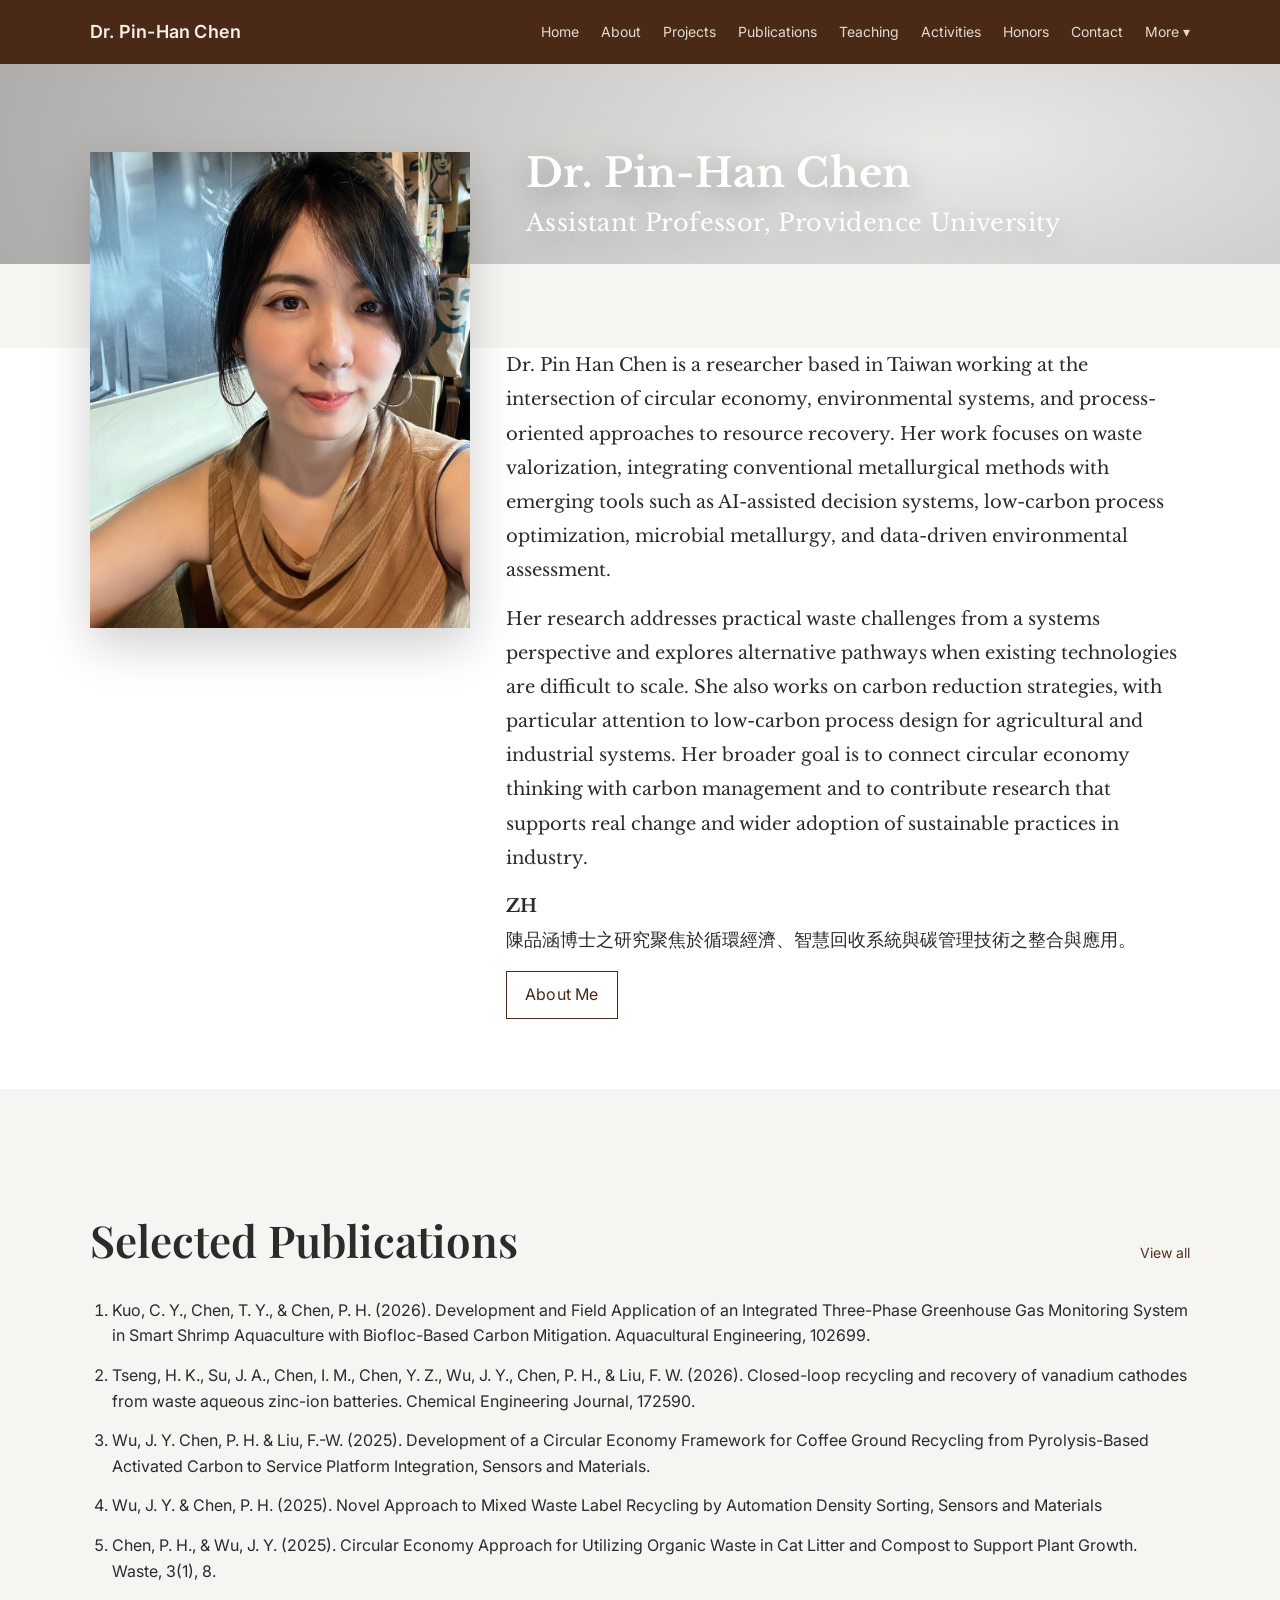
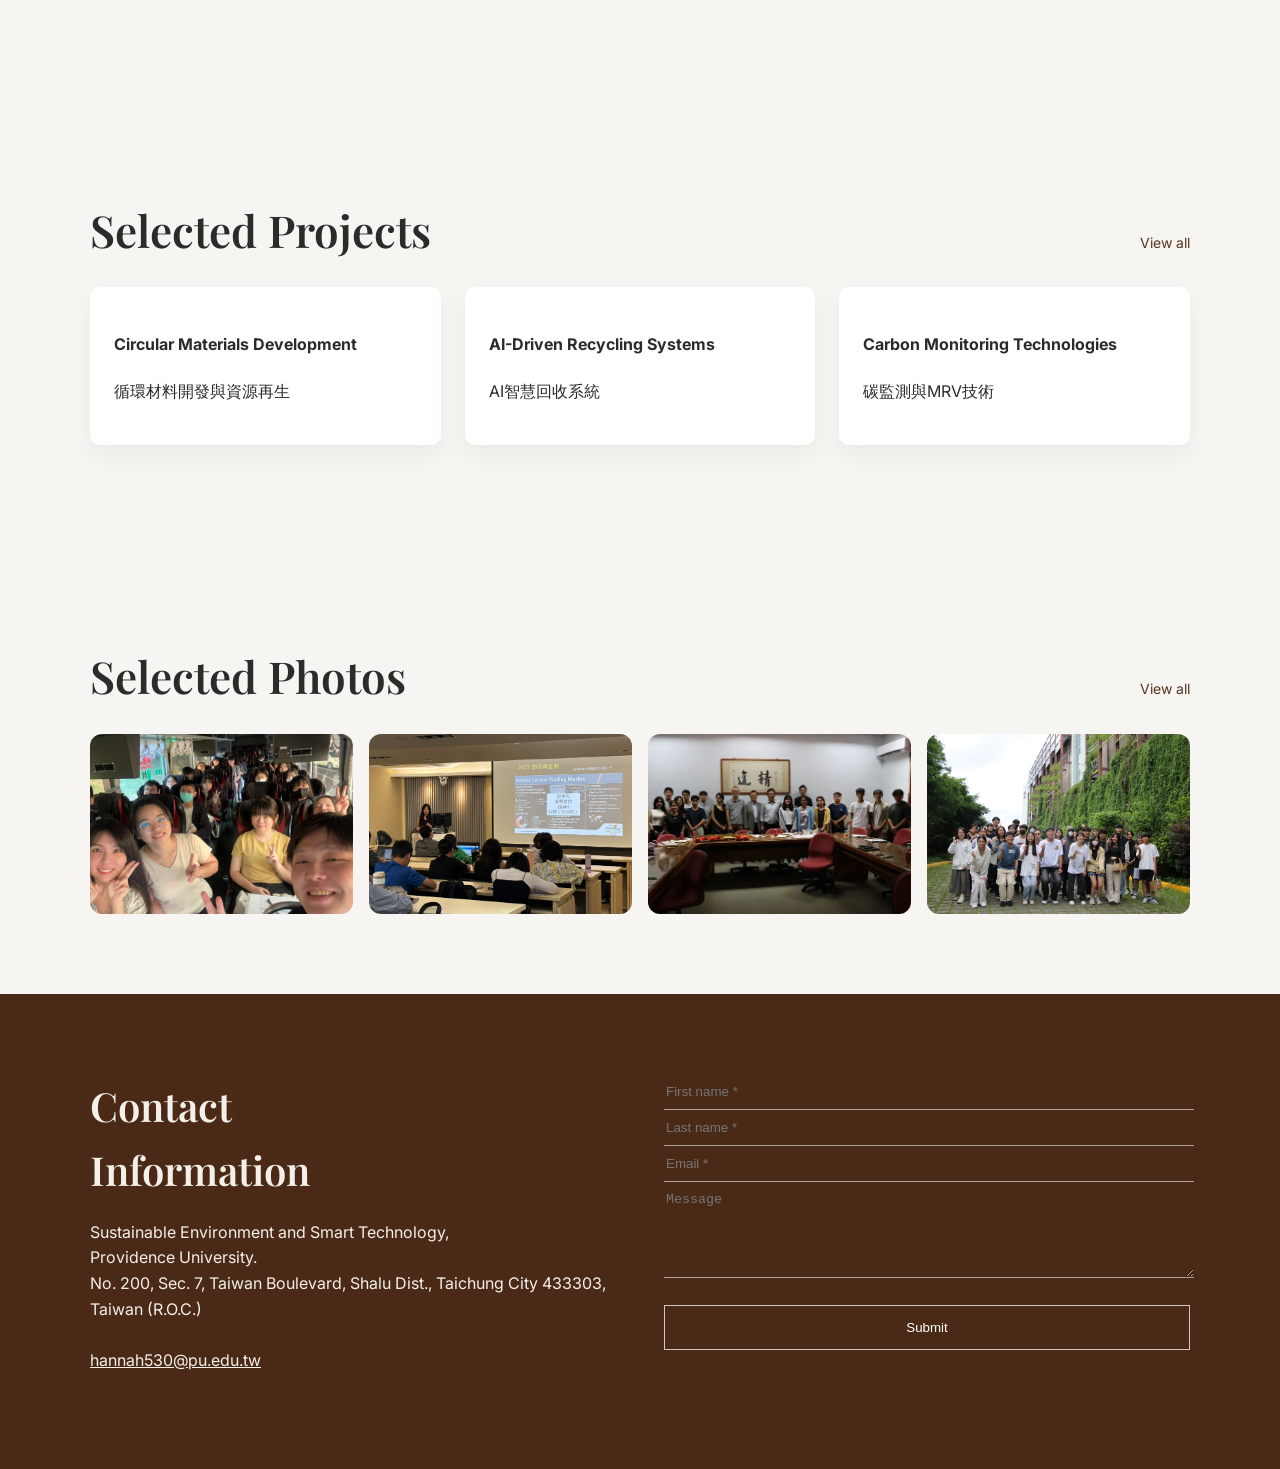
==== index.html @ 9e482ef5 "Update index.html" ====
<!DOCTYPE html>
<html lang="en">
<head>
<meta charset="UTF-8" />
<meta name="viewport" content="width=device-width, initial-scale=1.0" />
<title>Dr. Pin-Han Chen</title>

<!-- Headings + body -->
<link rel="preconnect" href="https://fonts.googleapis.com">
<link rel="preconnect" href="https://fonts.gstatic.com" crossorigin>
<link href="https://fonts.googleapis.com/css2?family=Playfair+Display:wght@400;600;700&family=Inter:wght@300;400;500;600&display=swap" rel="stylesheet">

<!-- Baskerville (web fallback) -->
<link rel="preconnect" href="https://fonts.googleapis.com">
<link rel="preconnect" href="https://fonts.gstatic.com" crossorigin>
<link href="https://fonts.googleapis.com/css2?family=Libre+Baskerville:wght@400;700&display=swap" rel="stylesheet">

<style>
html { scroll-behavior: smooth; }

:root{
  --bg: #f7f5f2;
  --ink: #2b2b2b;
  --brand: #4a2a16;
  --paper: #ffffff;

  --font-body: "Inter", "Helvetica Neue", Arial, sans-serif;
  --font-display: "Playfair Display", Georgia, "Times New Roman", serif;
  --font-baskerville: "Baskerville", "Libre Baskerville", Georgia, "Times New Roman", serif;
}

body {
  margin: 0;
  font-family: var(--font-body);
  color: var(--ink);
  background: var(--bg);
  line-height: 1.6;
}

.container {
  max-width: 1100px;
  margin: 0 auto;
  padding: 80px 24px;
}

/* Anchor offset */
#home, #selected-publications, #selected-projects, #selected-photos, #contact {
  scroll-margin-top: 84px;
}

/* ===== NAVIGATION ===== */
.topnav {
  position: sticky;
  top: 0;
  z-index: 999;
  background: var(--brand);
  color: #f4efe9;
  height: 64px;
  display: flex;
  align-items: center;
}

.topnav-inner {
  max-width: 1100px;
  margin: 0 auto;
  padding: 0 24px;
  width: 100%;
  display: flex;
  align-items: center;
  justify-content: space-between;
}

.brand a {
  color: #f4efe9;
  text-decoration: none;
  font-size: 18px;
  font-weight: 600;
  letter-spacing: 0.2px;
}

.navToggle {
  display: none;
  background: transparent;
  border: 0;
  color: #f4efe9;
  font-size: 22px;
  cursor: pointer;
}

.navlinks {
  display: flex;
  gap: 22px;
  font-size: 14px;
  align-items: center;
}

.navlinks a {
  color: #f4efe9;
  text-decoration: none;
  opacity: 0.9;
}

.navlinks a:hover {
  opacity: 1;
  text-decoration: underline;
  text-underline-offset: 6px;
}

/* Dropdown */
.dropdown { position: relative; }

.dropdownMenu {
  position: absolute;
  right: 0;
  top: calc(100% + 10px);
  background: #ffffff;
  border-radius: 12px;
  padding: 8px;
  list-style: none;
  margin: 0;
  box-shadow: 0 12px 28px rgba(0,0,0,0.18);
  display: none;
}

.dropdownMenu a {
  display: block;
  padding: 8px 12px;
  border-radius: 8px;
  color: #2b2b2b;
}

.dropdownMenu a:hover {
  background: rgba(0,0,0,0.06);
}

.dropdown.open .dropdownMenu { display: block; }

/* ===== HERO: background only on TOP HALF ===== */
.hero{
  position: relative;
  padding: 88px 24px 0;
  overflow: visible;
  color: #ffffff;
}

/* ONLY top area has the hero image */
.hero::before{
  content:"";
  position:absolute;
  left:0; right:0; top:0;
  height: 200px;                 /* adjust if you want higher/lower cutoff */
  background-image:
    radial-gradient(1200px 500px at 75% 40%, rgba(0,0,0,0.05), rgba(0,0,0,0.35)),
    url("hero-bg.jpg");
  background-size: cover;
  background-position: center;
  z-index: 0;
}

.hero-inner {
  position: relative;
  z-index: 1;
  max-width: 1100px;
  margin: 0 auto;

  display: grid;
  grid-template-columns: 380px 1fr;
  gap: 56px;
  align-items: start;
}

/* Portrait: remove white frame */
.portraitCard{
  background: transparent;
  padding: 0;
  box-shadow: none;
  border-radius: 0;
}

/* Photo without white frame, still has subtle shadow */
.hero img {
  width: 100%;
  display: block;
  border-radius: 0;
  box-shadow: 0 18px 45px rgba(0,0,0,0.18);
}

/* Hero text on background => white */
.hero h1 {
  font-family: var(--font-baskerville);
  font-size: 40px;
  line-height: 1.05;
  margin: 0 0 10px;
  font-weight: 700;
  letter-spacing: 0.2px;
  color: #ffffff;
  text-shadow: 0 10px 30px rgba(0,0,0,0.35);
}

.hero h2 {
  font-family: var(--font-baskerville);
  font-size: 24px;
  font-weight: 400;
  letter-spacing: 0.4px;
  margin: 0 0 10px;
  color: #ffffff;
  text-shadow: 0 10px 30px rgba(0,0,0,0.28);
}


/* ===== White intro block (no background influence) ===== */
.heroIntro{
  background: #ffffff;
  padding: 0px 0 70px;
  margin-top: -280px;  
}

.heroIntro-inner{
  max-width: 1100px;
  margin: 0 auto;
  padding: 0 24px;
  display: grid;
  grid-template-columns: 360px 1fr;
  gap: 56px;
}

.heroIntro .introText{
  font-family: var(--font-baskerville);
  font-size: 18px;
  line-height: 1.9;
  color: #2b2b2b;
  max-width: 680px;
  margin: 0 0 14px;
}

.btnHero {
  display: inline-block;
  padding: 10px 18px;
  border: 1px solid var(--brand);
  color: var(--brand);
  text-decoration: none;
  letter-spacing: 0.2px;
  background: transparent;
}

.btnHero:hover{
  background: rgba(74,42,22,0.06);
}

/* ===== Section titles (display font) ===== */
.section-title {
  font-family: var(--font-display);
  font-size: 44px;
  font-weight: 600;
  margin-bottom: 22px;
}

/* ===== Selected Sections: View all (ONLY what you requested) ===== */
.sectionHead{
  display: flex;
  justify-content: space-between;
  align-items: baseline;
  gap: 16px;
}

.sectionHead .section-title{
  margin-bottom: 22px; /* keep your original spacing */
}

.viewAllBtn{
  font-family: var(--font-body);
  font-size: 14px;
  color: var(--brand);
  text-decoration: none;
  opacity: 0.95;
}

.viewAllBtn:hover{
  opacity: 1;
  text-decoration: underline;
  text-underline-offset: 6px;
}

/* Selected Publications list */
.pubList{
  margin: 0;
  padding-left: 22px;
}

.pubList li{
  margin-bottom: 14px;
}

/* ===== Projects ===== */
.cards {
  display: grid;
  grid-template-columns: repeat(auto-fit, minmax(240px,1fr));
  gap: 24px;
}

.card-link { text-decoration: none; color: inherit; }

.card {
  background: white;
  padding: 24px;
  border-radius: 10px;
  box-shadow: 0 10px 25px rgba(0,0,0,0.05);
  transition: 0.15s;
}

.card-link:hover .card {
  transform: translateY(-3px);
}

/* ===== Selected Photos ===== */
.photoGrid {
  display: grid;
  grid-template-columns: repeat(4,1fr);
  gap: 16px;
}

.photoGrid img {
  width: 100%;
  height: 180px;
  object-fit: cover;
  border-radius: 12px;
}

/* ===== Contact ===== */
.contact {
  background: var(--brand);
  color: #f4efe9;
}

.contact-inner {
  display: grid;
  grid-template-columns: 1fr 1fr;
  gap: 48px;
}

.contact h3 {
  font-family: var(--font-display);
  font-size: 40px;
  font-weight: 600;
  margin: 0 0 18px;
}

.field input,
.field textarea {
  width: 100%;
  background: transparent;
  border: none;
  border-bottom: 1px solid rgba(244,239,233,0.6);
  padding: 10px 2px;
  color: white;
}

.btn {
  width: 100%;
  border: 1px solid rgba(244,239,233,0.8);
  background: transparent;
  color: white;
  padding: 14px;
  margin-top: 20px;
  cursor: pointer;
}

/* ===== Mobile ===== */
@media (max-width: 900px) {
  .hero-inner,
  .contact-inner,
  .heroIntro-inner {
    grid-template-columns: 1fr;
  }

  .hero::before{
    height: 300px;
    background-image:
      radial-gradient(1200px 500px at 60% 20%, rgba(0,0,0,0.10), rgba(0,0,0,0.45)),
      url("hero-bg.jpg");
  }

  .photoGrid { grid-template-columns: repeat(2,1fr); }

  .navToggle { display: block; }

  .navlinks {
    position: absolute;
    left: 0; right: 0;
    top: 64px;
    background: var(--brand);
    flex-direction: column;
    padding: 16px 24px;
    display: none;
  }

  .topnav.open .navlinks { display: flex; }
}
</style>
</head>

<body>

<header class="topnav">
  <div class="topnav-inner">
    <div class="brand"><a href="#home">Dr. Pin-Han Chen</a></div>
    <button class="navToggle">☰</button>
    <nav class="navlinks">
      <a href="#home">Home</a>
      <!-- Keep the nav item "About" but point to about.html since we removed About section on homepage -->
      <a href="about.html">About</a>
      <a href="#selected-projects">Projects</a>
      <a href="publications.html">Publications</a>
      <a href="teaching.html">Teaching</a>
      <a href="#selected-photos">Activities</a>
      <a href="honors.html">Honors</a>
      <a href="#contact">Contact</a>

      <span class="dropdown">
        <a href="#">More ▾</a>
        <ul class="dropdownMenu">
          <li><a href="links.html">Links</a></li>
        </ul>
      </span>
    </nav>
  </div>
</header>

<section class="hero" id="home">
  <div class="hero-inner">
    <div class="portraitCard">
      <img src="個人照.jpg" alt="Dr. Pin-Han Chen">
    </div>

    <div>
      <h1>Dr. Pin-Han Chen</h1>
      <h2>Assistant Professor, Providence University</h2>
    </div>
  </div>
</section>

<!-- White intro block: no background behind text, font = Baskerville -->
<section class="heroIntro">
  <div class="heroIntro-inner">
    <div></div>
    <div>
      <p class="introText">
        Dr. Pin Han Chen is a researcher based in Taiwan working at the intersection of circular economy, environmental systems, and process-oriented approaches to resource recovery. Her work focuses on waste valorization, integrating conventional metallurgical methods with emerging tools such as AI-assisted decision systems, low-carbon process optimization, microbial metallurgy, and data-driven environmental assessment.
      </p>

      <p class="introText">
        Her research addresses practical waste challenges from a systems perspective and explores alternative pathways when existing technologies are difficult to scale. She also works on carbon reduction strategies, with particular attention to low-carbon process design for agricultural and industrial systems. Her broader goal is to connect circular economy thinking with carbon management and to contribute research that supports real change and wider adoption of sustainable practices in industry.
      </p>

      <p class="introText">
        <strong>ZH</strong><br>
        陳品涵博士之研究聚焦於循環經濟、智慧回收系統與碳管理技術之整合與應用。
      </p>

      <a class="btnHero" href="about.html">About Me</a>
    </div>
  </div>
</section>

<!-- NEW: Selected Publications (placed above Selected Projects) -->
<section class="container" id="selected-publications">
  <div class="sectionHead">
    <h2 class="section-title">Selected Publications</h2>
    <a class="viewAllBtn" href="publications.html">View all</a>
  </div>

  <ol class="pubList">
    <li>Kuo, C. Y., Chen, T. Y., &amp; Chen, P. H. (2026). Development and Field Application of an Integrated Three-Phase Greenhouse Gas Monitoring System in Smart Shrimp Aquaculture with Biofloc-Based Carbon Mitigation. Aquacultural Engineering, 102699.</li>
    <li>Tseng, H. K., Su, J. A., Chen, I. M., Chen, Y. Z., Wu, J. Y., Chen, P. H., &amp; Liu, F. W. (2026). Closed-loop recycling and recovery of vanadium cathodes from waste aqueous zinc-ion batteries. Chemical Engineering Journal, 172590.</li>
    <li>Wu, J. Y. Chen, P. H. &amp; Liu, F.-W. (2025). Development of a Circular Economy Framework for Coffee Ground Recycling from Pyrolysis-Based Activated Carbon to Service Platform Integration, Sensors and Materials.</li>
    <li>Wu, J. Y. &amp; Chen, P. H. (2025). Novel Approach to Mixed Waste Label Recycling by Automation Density Sorting, Sensors and Materials</li>
    <li>Chen, P. H., &amp; Wu, J. Y. (2025). Circular Economy Approach for Utilizing Organic Waste in Cat Litter and Compost to Support Plant Growth. Waste, 3(1), 8.</li>
  </ol>
</section>

<section class="container" id="selected-projects">
  <div class="sectionHead">
    <h2 class="section-title">Selected Projects</h2>
    <a class="viewAllBtn" href="projects.html">View all</a>
  </div>

  <div class="cards">
    <a class="card-link" href="projects.html">
      <div class="card">
        <h4>Circular Materials Development</h4>
        <p>循環材料開發與資源再生</p>
      </div>
    </a>
    <a class="card-link" href="projects.html">
      <div class="card">
        <h4>AI-Driven Recycling Systems</h4>
        <p>AI智慧回收系統</p>
      </div>
    </a>
    <a class="card-link" href="projects.html">
      <div class="card">
        <h4>Carbon Monitoring Technologies</h4>
        <p>碳監測與MRV技術</p>
      </div>
    </a>
  </div>
</section>

<section class="container" id="selected-photos">
  <div class="sectionHead">
    <h2 class="section-title">Selected Photos</h2>
    <a class="viewAllBtn" href="activities.html">View all</a>
  </div>

  <div class="photoGrid">
    <img src="photo01.jpg" alt="Activity 1">
    <img src="photo02.jpg" alt="Activity 2">
    <img src="photo03.jpg" alt="Activity 3">
    <img src="photo04.jpg" alt="Activity 4">
  </div>
</section>

<section class="contact" id="contact">
  <div class="container contact-inner">
    <div>
      <h3>Contact<br>Information</h3>
      <p>
        Sustainable Environment and Smart Technology,<br>
        Providence University.<br>
        No. 200, Sec. 7, Taiwan Boulevard, Shalu Dist., Taichung City 433303, Taiwan (R.O.C.)<br><br>
        <a href="mailto:hannah530@pu.edu.tw" style="color:#f4efe9;">hannah530@pu.edu.tw</a>
      </p>
    </div>
    <div>
      <form action="https://formspree.io/f/xpqjegyr" method="POST">
        <div class="field">
          <input name="first_name" placeholder="First name *" required>
        </div>
        <div class="field">
          <input name="last_name" placeholder="Last name *" required>
        </div>
        <div class="field">
          <input name="email" type="email" placeholder="Email *" required>
        </div>
        <div class="field">
          <textarea name="message" rows="5" placeholder="Message"></textarea>
        </div>
        <button class="btn" type="submit">Submit</button>
      </form>
    </div>
  </div>
</section>

<script>
const topnav = document.querySelector('.topnav');
const toggle = document.querySelector('.navToggle');
if (toggle){
  toggle.addEventListener('click',()=>{
    topnav.classList.toggle('open');
  });
}
const dropdown = document.querySelector('.dropdown');
if (dropdown){
  dropdown.addEventListener('click',(e)=>{
    e.stopPropagation();
    dropdown.classList.toggle('open');
  });
  document.addEventListener('click',()=>{
    dropdown.classList.remove('open');
  });
}
</script>

</body>
</html>
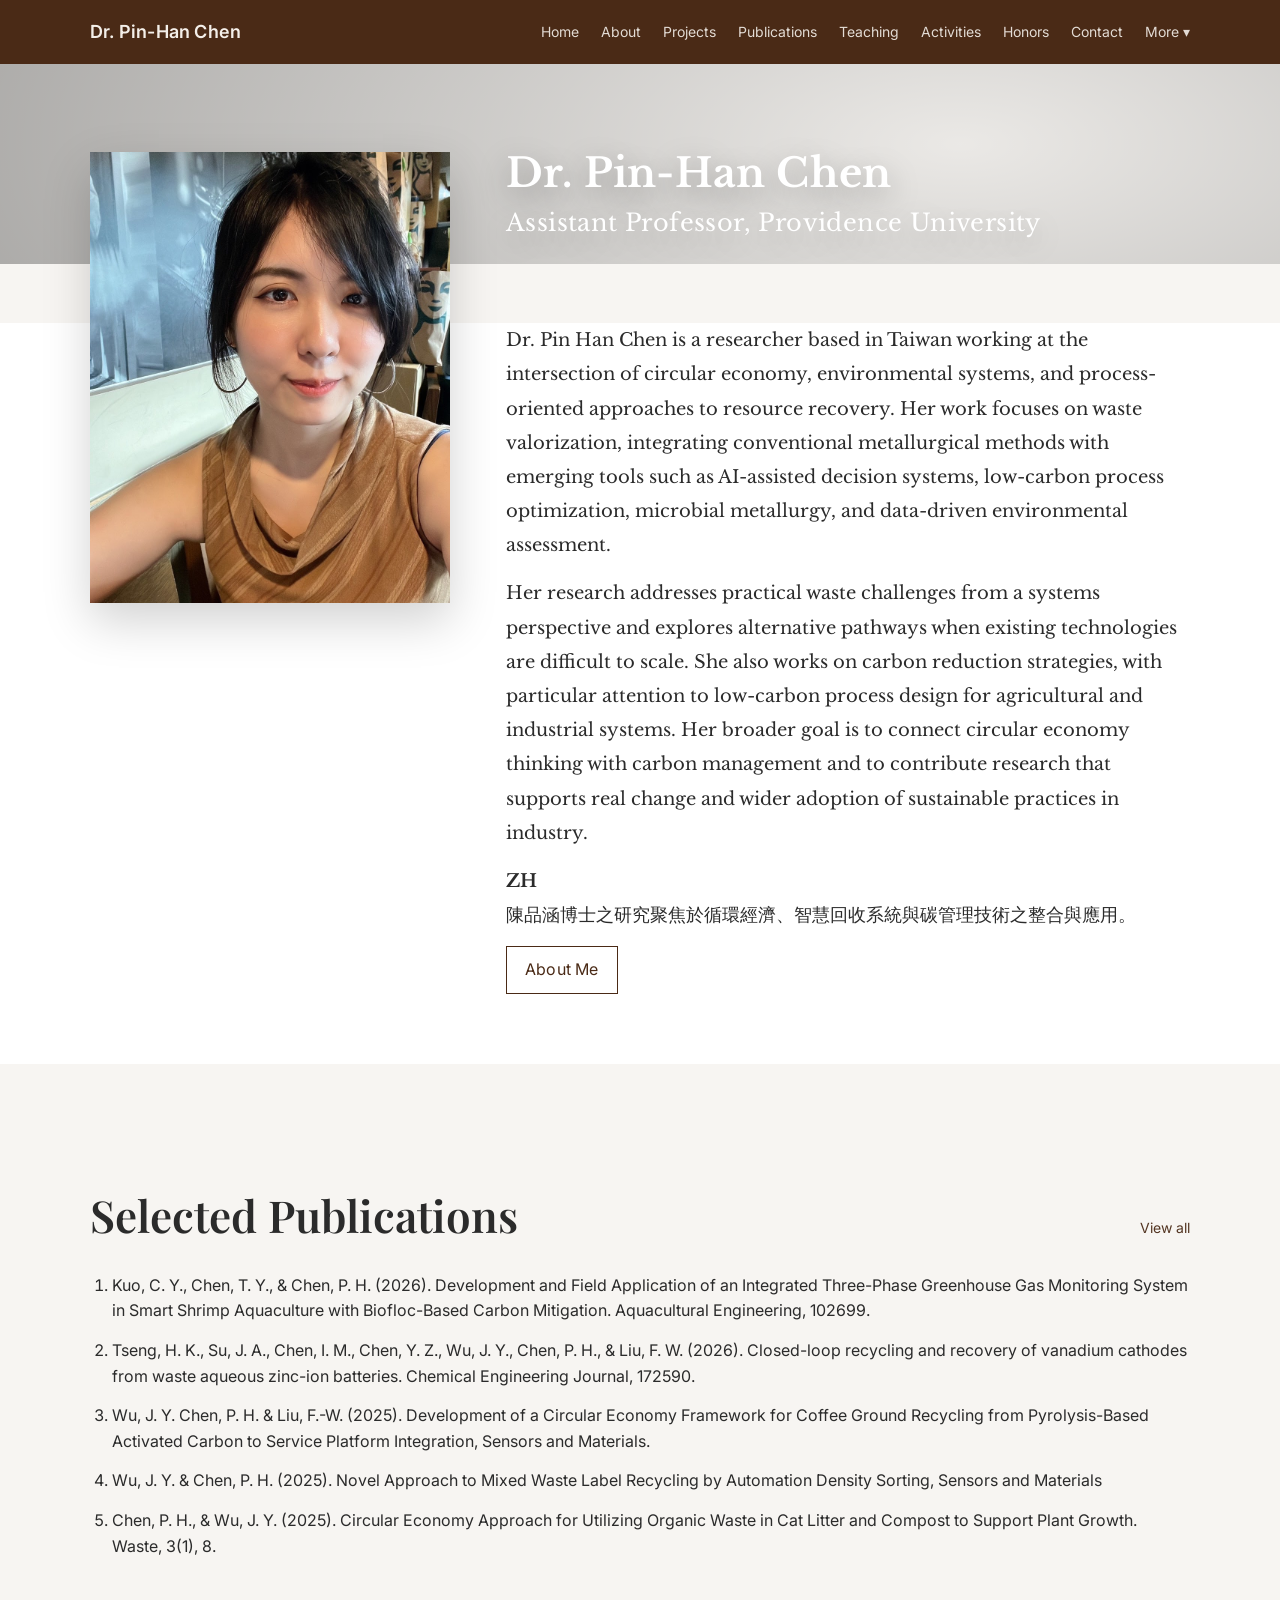
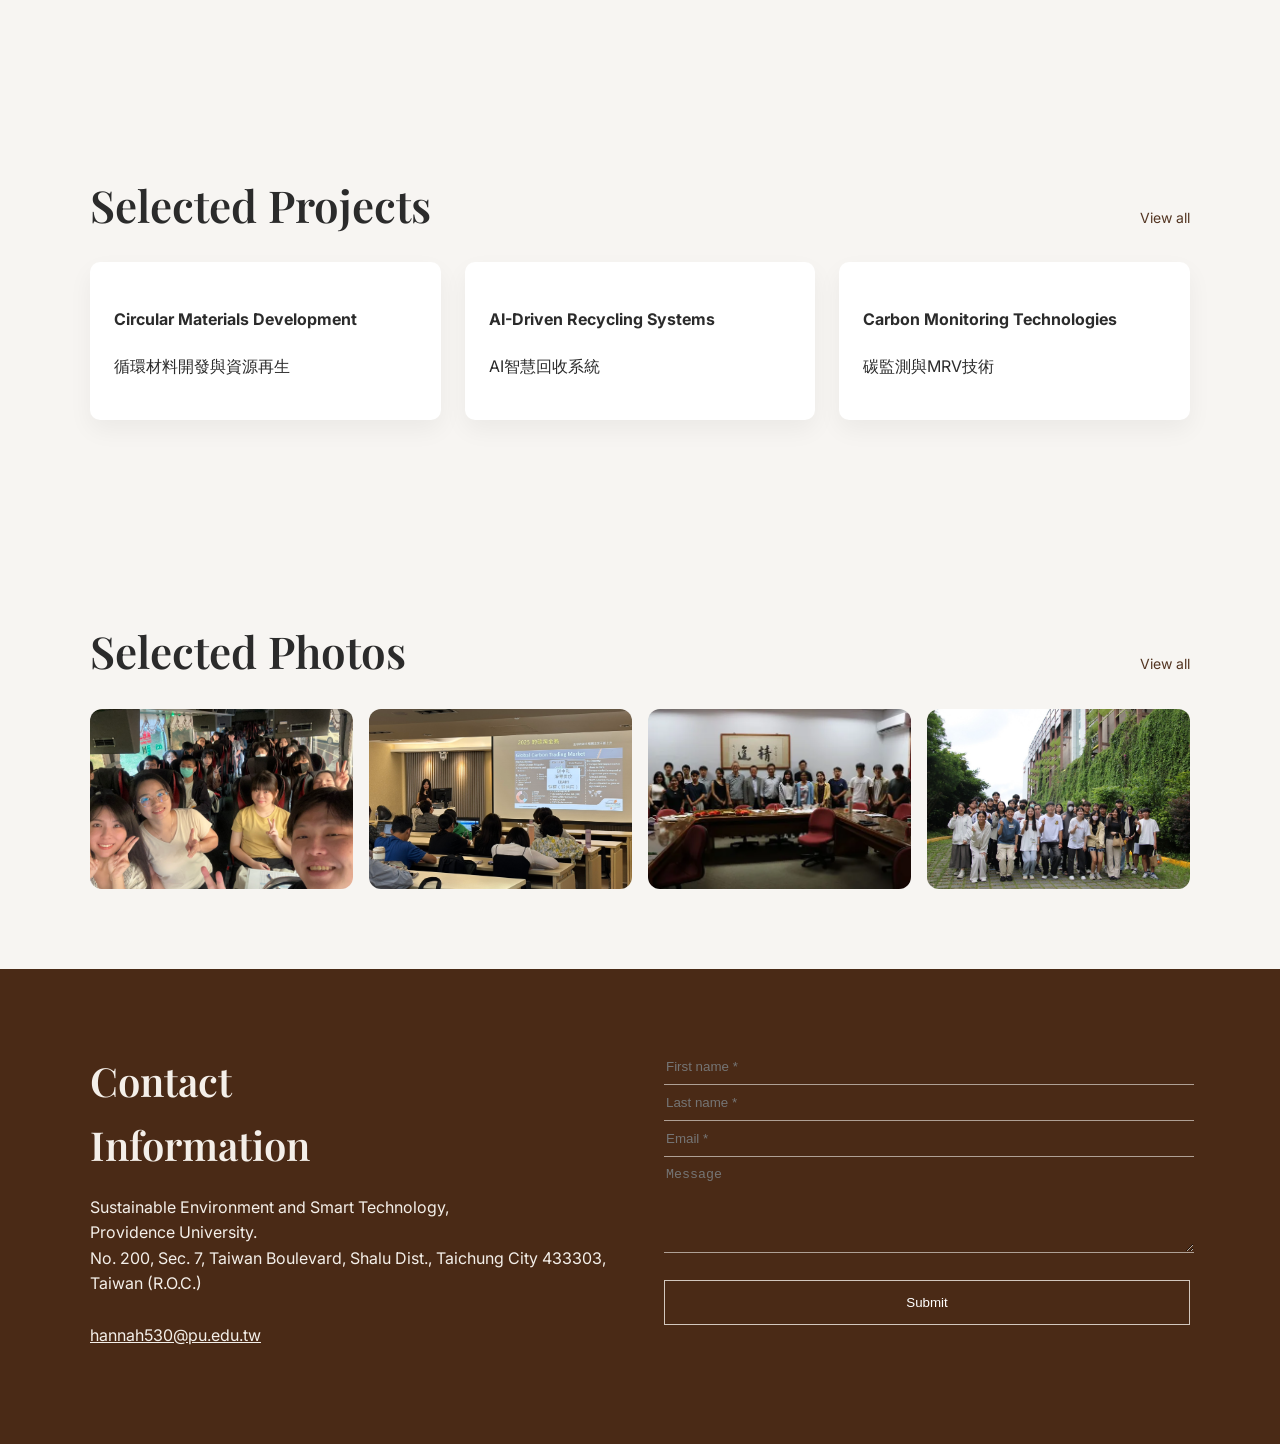
==== commit 1ff88cc3: "Update index.html" ====
--- a/index.html
+++ b/index.html
@@ -164,7 +164,7 @@
   margin: 0 auto;
 
   display: grid;
-  grid-template-columns: 380px 1fr;
+  grid-template-columns: 360px 1fr;
   gap: 56px;
   align-items: start;
 }
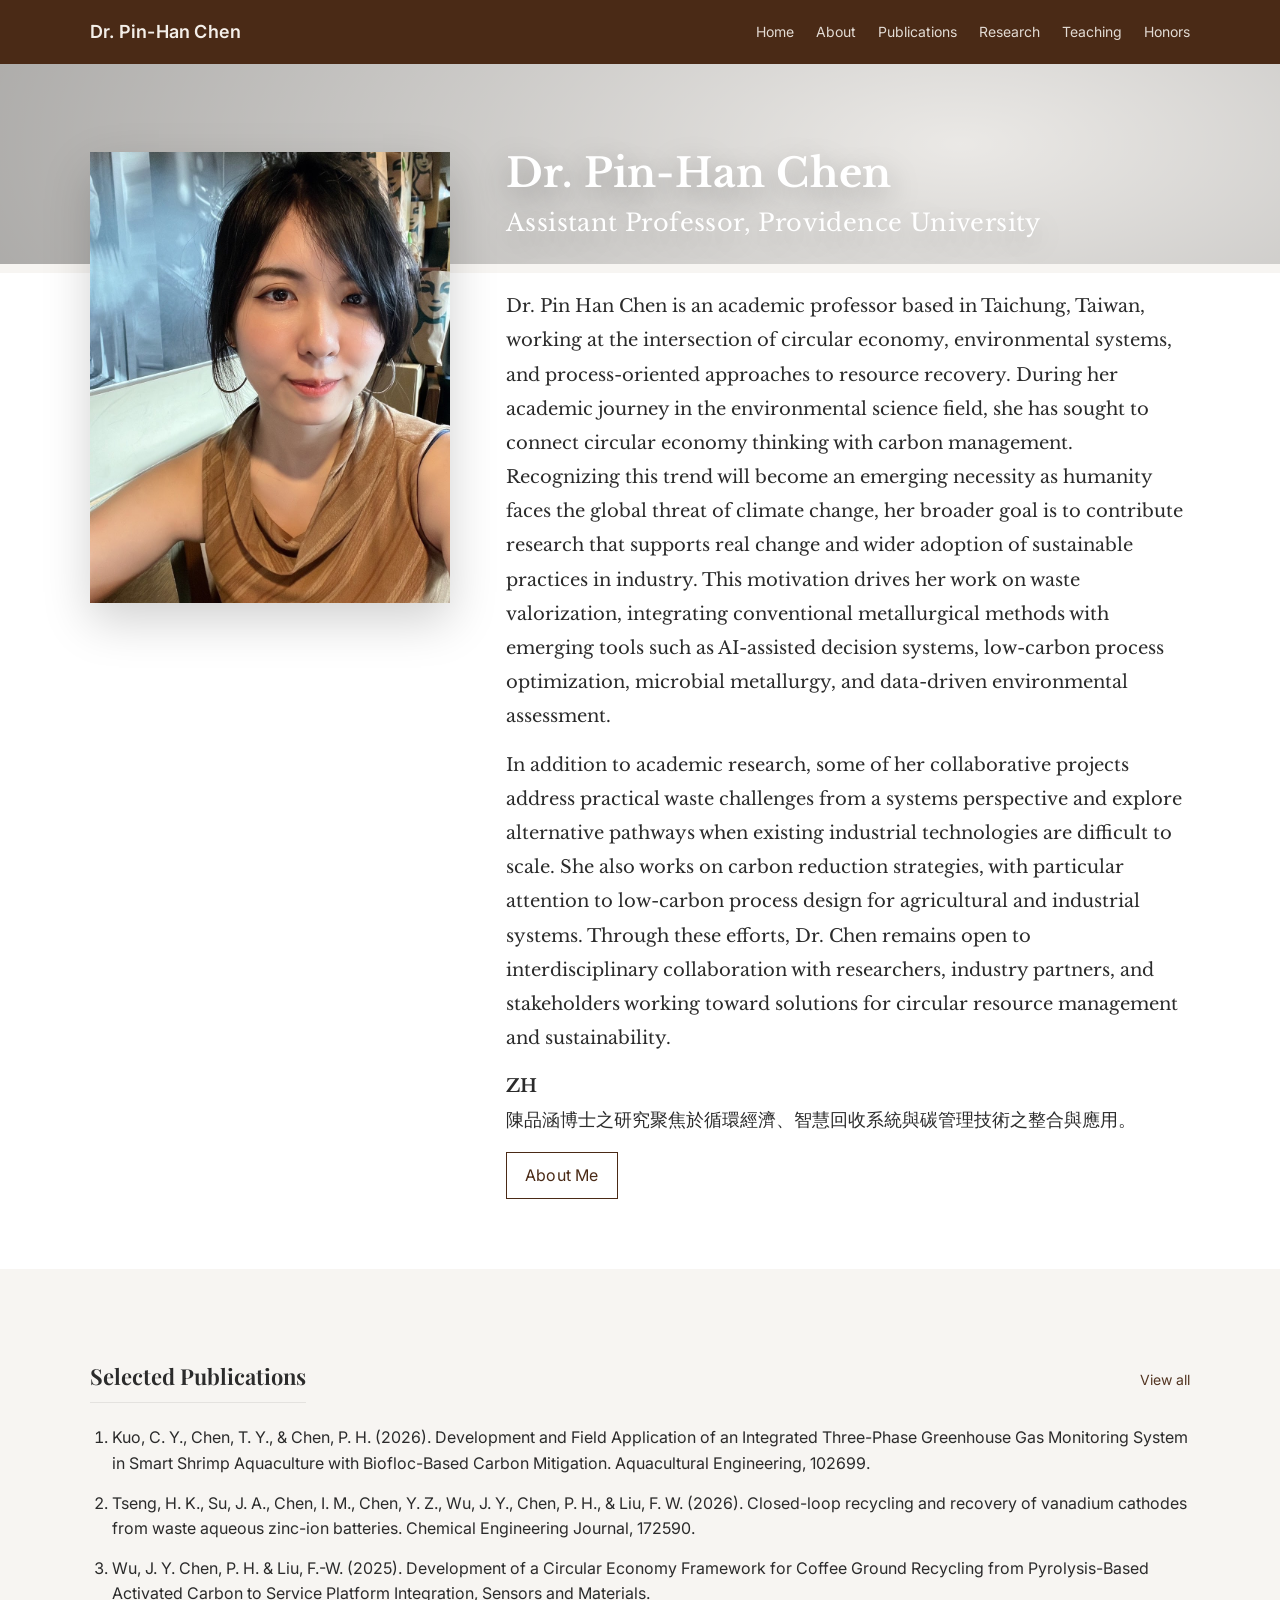
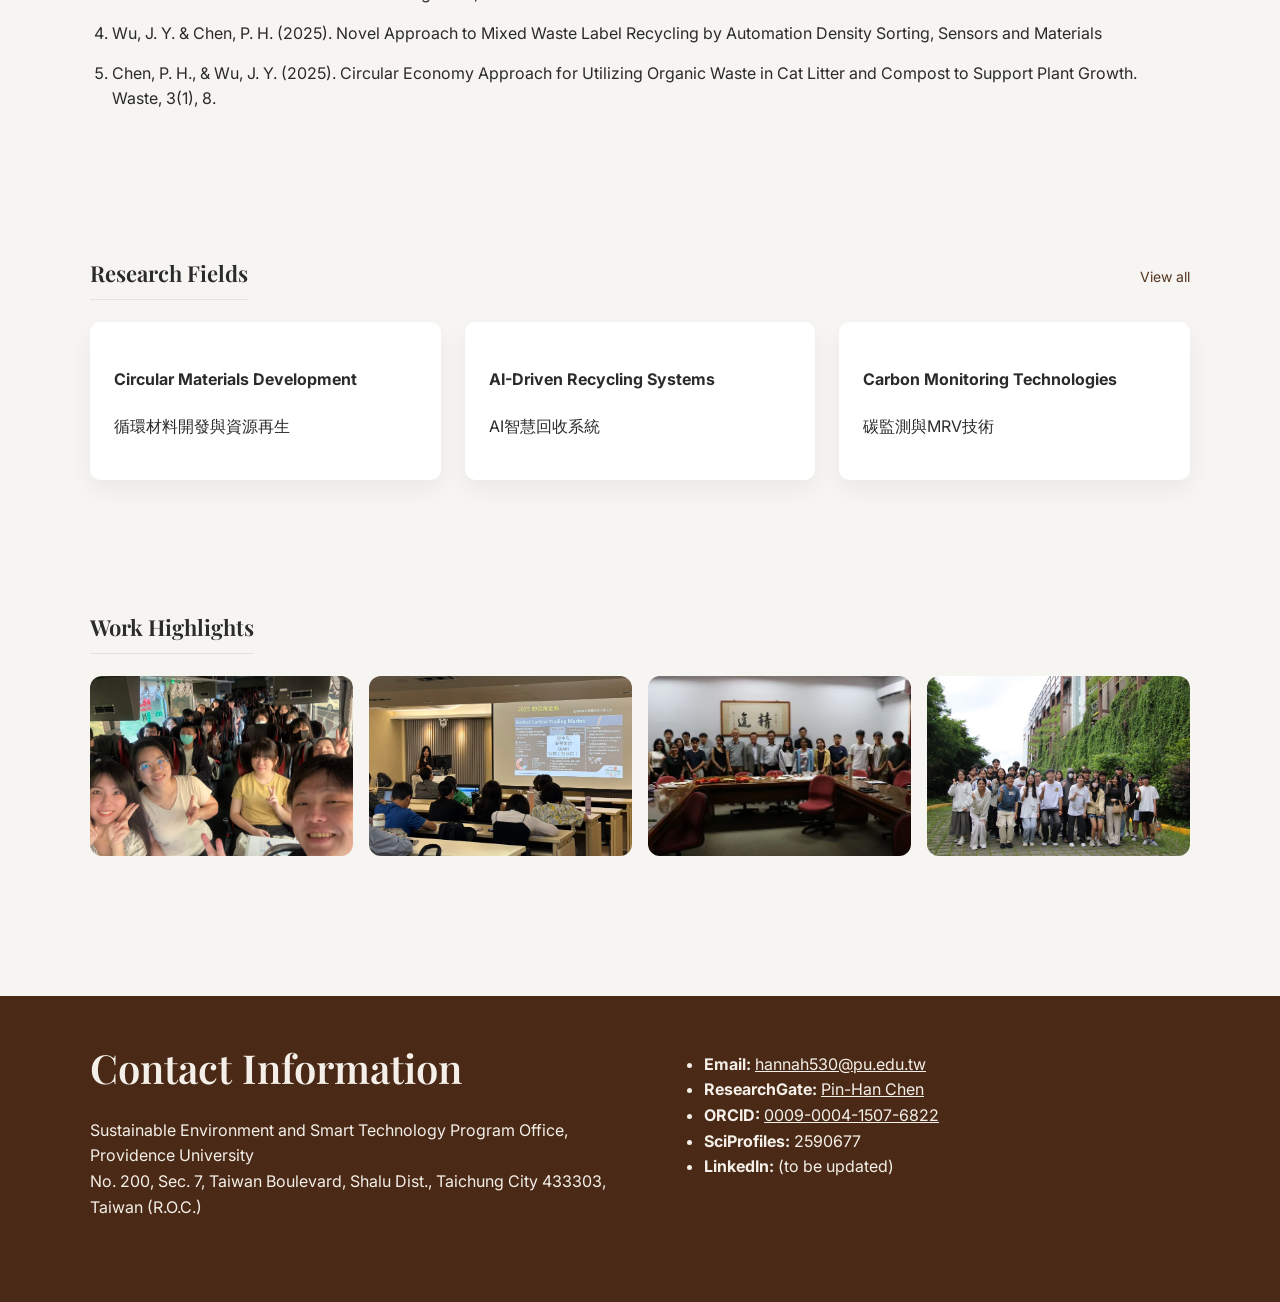
==== commit 47162790: "Add files via upload" ====
--- a/index.html
+++ b/index.html
@@ -3,7 +3,7 @@
 <head>
 <meta charset="UTF-8" />
 <meta name="viewport" content="width=device-width, initial-scale=1.0" />
-<title>Dr. Pin-Han Chen</title>
+<title>Dr. Pin-Han Chen Homepage</title>
 
 <!-- Headings + body -->
 <link rel="preconnect" href="https://fonts.googleapis.com">
@@ -15,388 +15,8 @@
 <link rel="preconnect" href="https://fonts.gstatic.com" crossorigin>
 <link href="https://fonts.googleapis.com/css2?family=Libre+Baskerville:wght@400;700&display=swap" rel="stylesheet">
 
-<style>
-html { scroll-behavior: smooth; }
+<link rel="stylesheet" href="main.css" />
 
-:root{
-  --bg: #f7f5f2;
-  --ink: #2b2b2b;
-  --brand: #4a2a16;
-  --paper: #ffffff;
-
-  --font-body: "Inter", "Helvetica Neue", Arial, sans-serif;
-  --font-display: "Playfair Display", Georgia, "Times New Roman", serif;
-  --font-baskerville: "Baskerville", "Libre Baskerville", Georgia, "Times New Roman", serif;
-}
-
-body {
-  margin: 0;
-  font-family: var(--font-body);
-  color: var(--ink);
-  background: var(--bg);
-  line-height: 1.6;
-}
-
-.container {
-  max-width: 1100px;
-  margin: 0 auto;
-  padding: 80px 24px;
-}
-
-/* Anchor offset */
-#home, #selected-publications, #selected-projects, #selected-photos, #contact {
-  scroll-margin-top: 84px;
-}
-
-/* ===== NAVIGATION ===== */
-.topnav {
-  position: sticky;
-  top: 0;
-  z-index: 999;
-  background: var(--brand);
-  color: #f4efe9;
-  height: 64px;
-  display: flex;
-  align-items: center;
-}
-
-.topnav-inner {
-  max-width: 1100px;
-  margin: 0 auto;
-  padding: 0 24px;
-  width: 100%;
-  display: flex;
-  align-items: center;
-  justify-content: space-between;
-}
-
-.brand a {
-  color: #f4efe9;
-  text-decoration: none;
-  font-size: 18px;
-  font-weight: 600;
-  letter-spacing: 0.2px;
-}
-
-.navToggle {
-  display: none;
-  background: transparent;
-  border: 0;
-  color: #f4efe9;
-  font-size: 22px;
-  cursor: pointer;
-}
-
-.navlinks {
-  display: flex;
-  gap: 22px;
-  font-size: 14px;
-  align-items: center;
-}
-
-.navlinks a {
-  color: #f4efe9;
-  text-decoration: none;
-  opacity: 0.9;
-}
-
-.navlinks a:hover {
-  opacity: 1;
-  text-decoration: underline;
-  text-underline-offset: 6px;
-}
-
-/* Dropdown */
-.dropdown { position: relative; }
-
-.dropdownMenu {
-  position: absolute;
-  right: 0;
-  top: calc(100% + 10px);
-  background: #ffffff;
-  border-radius: 12px;
-  padding: 8px;
-  list-style: none;
-  margin: 0;
-  box-shadow: 0 12px 28px rgba(0,0,0,0.18);
-  display: none;
-}
-
-.dropdownMenu a {
-  display: block;
-  padding: 8px 12px;
-  border-radius: 8px;
-  color: #2b2b2b;
-}
-
-.dropdownMenu a:hover {
-  background: rgba(0,0,0,0.06);
-}
-
-.dropdown.open .dropdownMenu { display: block; }
-
-/* ===== HERO: background only on TOP HALF ===== */
-.hero{
-  position: relative;
-  padding: 88px 24px 0;
-  overflow: visible;
-  color: #ffffff;
-}
-
-/* ONLY top area has the hero image */
-.hero::before{
-  content:"";
-  position:absolute;
-  left:0; right:0; top:0;
-  height: 200px;                 /* adjust if you want higher/lower cutoff */
-  background-image:
-    radial-gradient(1200px 500px at 75% 40%, rgba(0,0,0,0.05), rgba(0,0,0,0.35)),
-    url("hero-bg.jpg");
-  background-size: cover;
-  background-position: center;
-  z-index: 0;
-}
-
-.hero-inner {
-  position: relative;
-  z-index: 1;
-  max-width: 1100px;
-  margin: 0 auto;
-
-  display: grid;
-  grid-template-columns: 360px 1fr;
-  gap: 56px;
-  align-items: start;
-}
-
-/* Portrait: remove white frame */
-.portraitCard{
-  background: transparent;
-  padding: 0;
-  box-shadow: none;
-  border-radius: 0;
-}
-
-/* Photo without white frame, still has subtle shadow */
-.hero img {
-  width: 100%;
-  display: block;
-  border-radius: 0;
-  box-shadow: 0 18px 45px rgba(0,0,0,0.18);
-}
-
-/* Hero text on background => white */
-.hero h1 {
-  font-family: var(--font-baskerville);
-  font-size: 40px;
-  line-height: 1.05;
-  margin: 0 0 10px;
-  font-weight: 700;
-  letter-spacing: 0.2px;
-  color: #ffffff;
-  text-shadow: 0 10px 30px rgba(0,0,0,0.35);
-}
-
-.hero h2 {
-  font-family: var(--font-baskerville);
-  font-size: 24px;
-  font-weight: 400;
-  letter-spacing: 0.4px;
-  margin: 0 0 10px;
-  color: #ffffff;
-  text-shadow: 0 10px 30px rgba(0,0,0,0.28);
-}
-
-
-/* ===== White intro block (no background influence) ===== */
-.heroIntro{
-  background: #ffffff;
-  padding: 0px 0 70px;
-  margin-top: -280px;  
-}
-
-.heroIntro-inner{
-  max-width: 1100px;
-  margin: 0 auto;
-  padding: 0 24px;
-  display: grid;
-  grid-template-columns: 360px 1fr;
-  gap: 56px;
-}
-
-.heroIntro .introText{
-  font-family: var(--font-baskerville);
-  font-size: 18px;
-  line-height: 1.9;
-  color: #2b2b2b;
-  max-width: 680px;
-  margin: 0 0 14px;
-}
-
-.btnHero {
-  display: inline-block;
-  padding: 10px 18px;
-  border: 1px solid var(--brand);
-  color: var(--brand);
-  text-decoration: none;
-  letter-spacing: 0.2px;
-  background: transparent;
-}
-
-.btnHero:hover{
-  background: rgba(74,42,22,0.06);
-}
-
-/* ===== Section titles (display font) ===== */
-.section-title {
-  font-family: var(--font-display);
-  font-size: 44px;
-  font-weight: 600;
-  margin-bottom: 22px;
-}
-
-/* ===== Selected Sections: View all (ONLY what you requested) ===== */
-.sectionHead{
-  display: flex;
-  justify-content: space-between;
-  align-items: baseline;
-  gap: 16px;
-}
-
-.sectionHead .section-title{
-  margin-bottom: 22px; /* keep your original spacing */
-}
-
-.viewAllBtn{
-  font-family: var(--font-body);
-  font-size: 14px;
-  color: var(--brand);
-  text-decoration: none;
-  opacity: 0.95;
-}
-
-.viewAllBtn:hover{
-  opacity: 1;
-  text-decoration: underline;
-  text-underline-offset: 6px;
-}
-
-/* Selected Publications list */
-.pubList{
-  margin: 0;
-  padding-left: 22px;
-}
-
-.pubList li{
-  margin-bottom: 14px;
-}
-
-/* ===== Projects ===== */
-.cards {
-  display: grid;
-  grid-template-columns: repeat(auto-fit, minmax(240px,1fr));
-  gap: 24px;
-}
-
-.card-link { text-decoration: none; color: inherit; }
-
-.card {
-  background: white;
-  padding: 24px;
-  border-radius: 10px;
-  box-shadow: 0 10px 25px rgba(0,0,0,0.05);
-  transition: 0.15s;
-}
-
-.card-link:hover .card {
-  transform: translateY(-3px);
-}
-
-/* ===== Selected Photos ===== */
-.photoGrid {
-  display: grid;
-  grid-template-columns: repeat(4,1fr);
-  gap: 16px;
-}
-
-.photoGrid img {
-  width: 100%;
-  height: 180px;
-  object-fit: cover;
-  border-radius: 12px;
-}
-
-/* ===== Contact ===== */
-.contact {
-  background: var(--brand);
-  color: #f4efe9;
-}
-
-.contact-inner {
-  display: grid;
-  grid-template-columns: 1fr 1fr;
-  gap: 48px;
-}
-
-.contact h3 {
-  font-family: var(--font-display);
-  font-size: 40px;
-  font-weight: 600;
-  margin: 0 0 18px;
-}
-
-.field input,
-.field textarea {
-  width: 100%;
-  background: transparent;
-  border: none;
-  border-bottom: 1px solid rgba(244,239,233,0.6);
-  padding: 10px 2px;
-  color: white;
-}
-
-.btn {
-  width: 100%;
-  border: 1px solid rgba(244,239,233,0.8);
-  background: transparent;
-  color: white;
-  padding: 14px;
-  margin-top: 20px;
-  cursor: pointer;
-}
-
-/* ===== Mobile ===== */
-@media (max-width: 900px) {
-  .hero-inner,
-  .contact-inner,
-  .heroIntro-inner {
-    grid-template-columns: 1fr;
-  }
-
-  .hero::before{
-    height: 300px;
-    background-image:
-      radial-gradient(1200px 500px at 60% 20%, rgba(0,0,0,0.10), rgba(0,0,0,0.45)),
-      url("hero-bg.jpg");
-  }
-
-  .photoGrid { grid-template-columns: repeat(2,1fr); }
-
-  .navToggle { display: block; }
-
-  .navlinks {
-    position: absolute;
-    left: 0; right: 0;
-    top: 64px;
-    background: var(--brand);
-    flex-direction: column;
-    padding: 16px 24px;
-    display: none;
-  }
-
-  .topnav.open .navlinks { display: flex; }
-}
-</style>
 </head>
 
 <body>
@@ -407,21 +27,11 @@
     <button class="navToggle">☰</button>
     <nav class="navlinks">
       <a href="#home">Home</a>
-      <!-- Keep the nav item "About" but point to about.html since we removed About section on homepage -->
       <a href="about.html">About</a>
-      <a href="#selected-projects">Projects</a>
       <a href="publications.html">Publications</a>
+      <a href="research.html">Research</a>
       <a href="teaching.html">Teaching</a>
-      <a href="#selected-photos">Activities</a>
       <a href="honors.html">Honors</a>
-      <a href="#contact">Contact</a>
-
-      <span class="dropdown">
-        <a href="#">More ▾</a>
-        <ul class="dropdownMenu">
-          <li><a href="links.html">Links</a></li>
-        </ul>
-      </span>
     </nav>
   </div>
 </header>
@@ -429,7 +39,7 @@
 <section class="hero" id="home">
   <div class="hero-inner">
     <div class="portraitCard">
-      <img src="個人照.jpg" alt="Dr. Pin-Han Chen">
+      <img src="pic.jpg" alt="Dr. Pin-Han Chen">
     </div>
 
     <div>
@@ -444,12 +54,13 @@
   <div class="heroIntro-inner">
     <div></div>
     <div>
+      <p></p>
       <p class="introText">
-        Dr. Pin Han Chen is a researcher based in Taiwan working at the intersection of circular economy, environmental systems, and process-oriented approaches to resource recovery. Her work focuses on waste valorization, integrating conventional metallurgical methods with emerging tools such as AI-assisted decision systems, low-carbon process optimization, microbial metallurgy, and data-driven environmental assessment.
+        Dr. Pin Han Chen is an academic professor based in Taichung, Taiwan, working at the intersection of circular economy, environmental systems, and process-oriented approaches to resource recovery. During her academic journey in the environmental science field, she has sought to connect circular economy thinking with carbon management. Recognizing this trend will become an emerging necessity as humanity faces the global threat of climate change, her broader goal is to contribute research that supports real change and wider adoption of sustainable practices in industry. This motivation drives her work on waste valorization, integrating conventional metallurgical methods with emerging tools such as AI-assisted decision systems, low-carbon process optimization, microbial metallurgy, and data-driven environmental assessment. 
       </p>
 
       <p class="introText">
-        Her research addresses practical waste challenges from a systems perspective and explores alternative pathways when existing technologies are difficult to scale. She also works on carbon reduction strategies, with particular attention to low-carbon process design for agricultural and industrial systems. Her broader goal is to connect circular economy thinking with carbon management and to contribute research that supports real change and wider adoption of sustainable practices in industry.
+        In addition to academic research, some of her collaborative projects address practical waste challenges from a systems perspective and explore alternative pathways when existing industrial technologies are difficult to scale. She also works on carbon reduction strategies, with particular attention to low-carbon process design for agricultural and industrial systems. Through these efforts, Dr. Chen remains open to interdisciplinary collaboration with researchers, industry partners, and stakeholders working toward solutions for circular resource management and sustainability.
       </p>
 
       <p class="introText">
@@ -480,24 +91,24 @@
 
 <section class="container" id="selected-projects">
   <div class="sectionHead">
-    <h2 class="section-title">Selected Projects</h2>
-    <a class="viewAllBtn" href="projects.html">View all</a>
+    <h2 class="section-title">Research Fields</h2>
+    <a class="viewAllBtn" href="research.html">View all</a>
   </div>
 
   <div class="cards">
-    <a class="card-link" href="projects.html">
+    <a class="card-link" href="research.html">
       <div class="card">
         <h4>Circular Materials Development</h4>
         <p>循環材料開發與資源再生</p>
       </div>
     </a>
-    <a class="card-link" href="projects.html">
+    <a class="card-link" href="research.html">
       <div class="card">
         <h4>AI-Driven Recycling Systems</h4>
         <p>AI智慧回收系統</p>
       </div>
     </a>
-    <a class="card-link" href="projects.html">
+    <a class="card-link" href="research.html">
       <div class="card">
         <h4>Carbon Monitoring Technologies</h4>
         <p>碳監測與MRV技術</p>
@@ -508,8 +119,8 @@
 
 <section class="container" id="selected-photos">
   <div class="sectionHead">
-    <h2 class="section-title">Selected Photos</h2>
-    <a class="viewAllBtn" href="activities.html">View all</a>
+    <h2 class="section-title">Work Highlights</h2>
+    <a class="viewAllBtn" href="activities.html"></a>
   </div>
 
   <div class="photoGrid">
@@ -523,30 +134,21 @@
 <section class="contact" id="contact">
   <div class="container contact-inner">
     <div>
-      <h3>Contact<br>Information</h3>
+      <h3>Contact Information</h3>
       <p>
-        Sustainable Environment and Smart Technology,<br>
-        Providence University.<br>
+        Sustainable Environment and Smart Technology Program Office, Providence University<br>
         No. 200, Sec. 7, Taiwan Boulevard, Shalu Dist., Taichung City 433303, Taiwan (R.O.C.)<br><br>
-        <a href="mailto:hannah530@pu.edu.tw" style="color:#f4efe9;">hannah530@pu.edu.tw</a>
+        
       </p>
     </div>
     <div>
-      <form action="https://formspree.io/f/xpqjegyr" method="POST">
-        <div class="field">
-          <input name="first_name" placeholder="First name *" required>
-        </div>
-        <div class="field">
-          <input name="last_name" placeholder="Last name *" required>
-        </div>
-        <div class="field">
-          <input name="email" type="email" placeholder="Email *" required>
-        </div>
-        <div class="field">
-          <textarea name="message" rows="5" placeholder="Message"></textarea>
-        </div>
-        <button class="btn" type="submit">Submit</button>
-      </form>
+      <ul>
+      <li><b>Email:</b> <a href="mailto:hannah530@pu.edu.tw" style="color:#f4efe9;">hannah530@pu.edu.tw</a></li>
+      <li><b>ResearchGate:</b> <a href="https://www.researchgate.net/profile/Pin-Han-Chen-2" target="_blank" rel="noopener" style="color:#f4efe9;">Pin-Han Chen</a></li>
+      <li><b>ORCID:</b> <a href="https://orcid.org/0009-0004-1507-6822" target="_blank" rel="noopener" style="color:#f4efe9;">0009-0004-1507-6822</a></li>
+      <li><b>SciProfiles:</b> <span>2590677</span></li>
+      <li><b>LinkedIn:</b> <span>(to be updated)</span></li>
+    </ul>
     </div>
   </div>
 </section>
--- a/main.css
+++ b/main.css
@@ -0,0 +1,462 @@
+html { scroll-behavior: smooth; }
+
+:root{
+  --bg: #f7f5f2;
+  --ink: #2b2b2b;
+  --brand: #4a2a16;
+  --paper: #ffffff;
+
+  --font-body: "Inter", "Helvetica Neue", Arial, sans-serif;
+  --font-display: "Playfair Display", Georgia, "Times New Roman", serif;
+  --font-baskerville: "Baskerville", "Libre Baskerville", Georgia, "Times New Roman", serif;
+}
+
+body {
+  margin: 0;
+  font-family: var(--font-body);
+  color: var(--ink);
+  background: var(--bg);
+  line-height: 1.6;
+}
+
+.container {
+  max-width: 1100px;
+  margin: 0 auto;
+  padding: 40px 24px;
+}
+
+/* Anchor offset */
+#home, #selected-publications, #selected-projects, #selected-photos, #contact {
+  scroll-margin-top: 84px;
+}
+
+/* ===== NAVIGATION ===== */
+.topnav {
+  position: sticky;
+  top: 0;
+  z-index: 999;
+  background: var(--brand);
+  color: #f4efe9;
+  height: 64px;
+  display: flex;
+  align-items: center;
+}
+
+.topnav-inner {
+  max-width: 1100px;
+  margin: 0 auto;
+  padding: 0 24px;
+  width: 100%;
+  display: flex;
+  align-items: center;
+  justify-content: space-between;
+}
+
+.brand a {
+  color: #f4efe9;
+  text-decoration: none;
+  font-size: 18px;
+  font-weight: 600;
+  letter-spacing: 0.2px;
+}
+
+.navToggle {
+  display: none;
+  background: transparent;
+  border: 0;
+  color: #f4efe9;
+  font-size: 22px;
+  cursor: pointer;
+}
+
+.navlinks {
+  display: flex;
+  gap: 22px;
+  font-size: 14px;
+  align-items: center;
+}
+
+.navlinks a {
+  color: #f4efe9;
+  text-decoration: none;
+  opacity: 0.9;
+}
+
+.navlinks a:hover {
+  opacity: 1;
+  text-decoration: underline;
+  text-underline-offset: 6px;
+}
+
+/* Dropdown */
+.dropdown { position: relative; }
+
+.dropdownMenu {
+  position: absolute;
+  right: 0;
+  top: calc(100% + 10px);
+  background: #ffffff;
+  border-radius: 12px;
+  padding: 8px;
+  list-style: none;
+  margin: 0;
+  box-shadow: 0 12px 28px rgba(0,0,0,0.18);
+  display: none;
+}
+
+.dropdownMenu a {
+  display: block;
+  padding: 8px 12px;
+  border-radius: 8px;
+  color: #2b2b2b;
+}
+
+.dropdownMenu a:hover {
+  background: rgba(0,0,0,0.06);
+}
+
+.dropdown.open .dropdownMenu { display: block; }
+
+/* ===== HERO: background only on TOP HALF ===== */
+.hero{
+  position: relative;
+  padding: 88px 24px 0;
+  overflow: visible;
+  color: #ffffff;
+}
+
+/* ONLY top area has the hero image */
+.hero::before{
+  content:"";
+  position:absolute;
+  left:0; right:0; top:0;
+  height: 200px;                 /* adjust if you want higher/lower cutoff */
+  background-image:
+    radial-gradient(1200px 500px at 75% 40%, rgba(0,0,0,0.05), rgba(0,0,0,0.35)),
+    url("hero-bg.jpg");
+  background-size: cover;
+  background-position: center;
+  z-index: 0;
+}
+
+.hero-inner {
+  position: relative;
+  z-index: 1;
+  max-width: 1100px;
+  margin: 0 auto;
+
+  display: grid;
+  grid-template-columns: 360px 1fr;
+  gap: 56px;
+  align-items: start;
+}
+
+/* Portrait: remove white frame */
+.portraitCard{
+  background: transparent;
+  padding: 0;
+  box-shadow: none;
+  border-radius: 0;
+}
+
+/* Photo without white frame, still has subtle shadow */
+.hero img {
+  width: 100%;
+  display: block;
+  border-radius: 0;
+  box-shadow: 0 18px 45px rgba(0,0,0,0.18);
+}
+
+/* Hero text on background => white */
+.hero h1 {
+  font-family: var(--font-baskerville);
+  font-size: 40px;
+  line-height: 1.05;
+  margin: 0 0 10px;
+  font-weight: 700;
+  letter-spacing: 0.2px;
+  color: #ffffff;
+  text-shadow: 0 10px 30px rgba(0,0,0,0.35);
+}
+
+.hero h2 {
+  font-family: var(--font-baskerville);
+  font-size: 24px;
+  font-weight: 400;
+  letter-spacing: 0.4px;
+  margin: 0 0 10px;
+  color: #ffffff;
+  text-shadow: 0 10px 30px rgba(0,0,0,0.28);
+}
+
+
+/* ===== White intro block (no background influence) ===== */
+.heroIntro{
+  background: #ffffff;
+  padding: 0px 0 70px;
+  margin-top: -330px;  
+}
+
+.heroIntro-inner{
+  max-width: 1100px;
+  margin: 0 auto;
+  padding: 0 24px;
+  display: grid;
+  grid-template-columns: 360px 1fr;
+  gap: 56px;
+}
+
+.heroIntro .introText{
+  font-family: var(--font-baskerville);
+  font-size: 18px;
+  line-height: 1.9;
+  color: #2b2b2b;
+  max-width: 680px;
+  margin: 0 0 14px;
+}
+
+.btnHero {
+  display: inline-block;
+  padding: 10px 18px;
+  border: 1px solid var(--brand);
+  color: var(--brand);
+  text-decoration: none;
+  letter-spacing: 0.2px;
+  background: transparent;
+}
+
+.btnHero:hover{
+  background: rgba(74,42,22,0.06);
+}
+
+/* ===== Section titles (display font) ===== */
+.section-title {
+  font-family: var(--font-display);
+  font-size: 44px;
+  font-weight: 600;
+  margin-bottom: 22px;
+}
+
+/* ===== Selected Sections: View all (ONLY what you requested) ===== */
+.sectionHead{
+  display: flex;
+  justify-content: space-between;
+  align-items: baseline;
+  gap: 16px;
+}
+
+.sectionHead .section-title{
+  margin-bottom: 22px; /* keep your original spacing */
+}
+
+.viewAllBtn{
+  font-family: var(--font-body);
+  font-size: 14px;
+  color: var(--brand);
+  text-decoration: none;
+  opacity: 0.95;
+}
+
+.viewAllBtn:hover{
+  opacity: 1;
+  text-decoration: underline;
+  text-underline-offset: 6px;
+}
+
+/* Selected Publications list */
+.pubList{
+  margin: 0;
+  padding-left: 22px;
+}
+
+.pubList li{
+  margin-bottom: 14px;
+}
+
+/* ===== Projects ===== */
+.cards {
+  display: grid;
+  grid-template-columns: repeat(auto-fit, minmax(240px,1fr));
+  gap: 24px;
+}
+
+.card-link { text-decoration: none; color: inherit; }
+
+.card {
+  background: white;
+  padding: 24px;
+  border-radius: 10px;
+  box-shadow: 0 10px 25px rgba(0,0,0,0.05);
+  transition: 0.15s;
+}
+
+.card-link:hover .card {
+  transform: translateY(-3px);
+}
+
+/* ===== Selected Photos ===== */
+.photoGrid {
+  display: grid;
+  grid-template-columns: repeat(4,1fr);
+  gap: 16px;
+}
+
+.photoGrid img {
+  width: 100%;
+  height: 180px;
+  object-fit: cover;
+  border-radius: 12px;
+}
+
+/* ===== Contact ===== */
+.contact {
+  background: var(--brand);
+  color: #f4efe9;
+}
+
+.contact-inner {
+  display: grid;
+  grid-template-columns: 1fr 1fr;
+  margin-top: 100px;
+  gap: 48px;
+}
+
+.contact h3 {
+  font-family: var(--font-display);
+  font-size: 40px;
+  font-weight: 600;
+  margin: 0 0 18px;
+}
+
+.field input,
+.field textarea {
+  width: 100%;
+  background: transparent;
+  border: none;
+  border-bottom: 1px solid rgba(244,239,233,0.6);
+  padding: 10px 2px;
+  color: white;
+}
+
+.btn {
+  width: 100%;
+  border: 1px solid rgba(244,239,233,0.8);
+  background: transparent;
+  color: white;
+  padding: 14px;
+  margin-top: 20px;
+  cursor: pointer;
+}
+
+/* ===== Mobile ===== */
+@media (max-width: 900px) {
+  .hero-inner,
+  .contact-inner,
+  .heroIntro-inner {
+    grid-template-columns: 1fr;
+  }
+
+  .hero::before{
+    height: 300px;
+    background-image:
+      radial-gradient(1200px 500px at 60% 20%, rgba(0,0,0,0.10), rgba(0,0,0,0.45)),
+      url("hero-bg.jpg");
+  }
+
+  .photoGrid { grid-template-columns: repeat(2,1fr); }
+
+  .navToggle { display: block; }
+
+  .navlinks {
+    position: absolute;
+    left: 0; right: 0;
+    top: 64px;
+    background: var(--brand);
+    flex-direction: column;
+    padding: 16px 24px;
+    display: none;
+  }
+
+  .topnav.open .navlinks { display: flex; }
+}
+
+
+/* ===== PAGE STYLE ===== */
+h1{
+  font-size:46px;
+  font-weight:300;
+  margin:0 0 30px;
+}
+
+.section-title{
+  font-size:22px;
+  font-weight:650;
+  margin:50px 0 18px;
+  border-bottom:1px solid rgba(0,0,0,0.08);
+  padding-bottom:8px;
+}
+
+.pub{
+  background:#ffffff;
+  border-radius:12px;
+  padding:18px;
+  margin-bottom:14px;
+  box-shadow:0 10px 25px rgba(0,0,0,.05);
+  border:1px solid rgba(0,0,0,.06);
+}
+
+.pub-title{
+  font-weight:600;
+  font-size:15px;
+  margin-bottom:4px;
+}
+
+.pub-meta{
+  font-size:14px;
+  opacity:.8;
+}
+
+.pub a{
+  color:#4a2a16;
+}
+
+.card-t{background:#fff;border-radius:12px;padding:18px;box-shadow:0 10px 25px rgba(0,0,0,.05);border:1px solid rgba(0,0,0,.06);}
+.small-t{font-size:14px;opacity:.85;}
+.list-t{display:grid;grid-template-columns:1fr 1fr;gap:10px;margin-top:12px;}
+.item-t{background:#f7f5f2;border:1px solid rgba(0,0,0,.06);border-radius:12px;padding:12px;}
+@media (max-width:900px){.list-t{grid-template-columns:1fr;}}
+
+.sub-p{
+  margin:0 0 28px;
+  opacity:.78;
+}
+.cards-p{
+  display:grid;
+  grid-template-columns:repeat(auto-fit, minmax(260px,1fr));
+  gap:24px;
+}
+.card-p{
+  background:#fff;
+  padding:22px;
+  border-radius:10px;
+  box-shadow:0 10px 25px rgba(0,0,0,0.05);
+  text-decoration:none;
+  color:inherit;
+  transition:transform .12s ease, box-shadow .12s ease;
+}
+.card-p:hover{
+  transform:translateY(-2px);
+  box-shadow:0 14px 30px rgba(0,0,0,0.08);
+}
+.card-p h3{margin:0 0 8px;font-size:18px}
+.card-p .zh{margin:0;opacity:.78;font-size:14px}
+.badge-p{
+  display:inline-block;
+  margin-top:14px;
+  border:1px solid rgba(74,42,22,.35);
+  padding:6px 10px;
+  border-radius:999px;
+  font-size:12px;
+  color:#4a2a16;
+  background:#fff;
+}
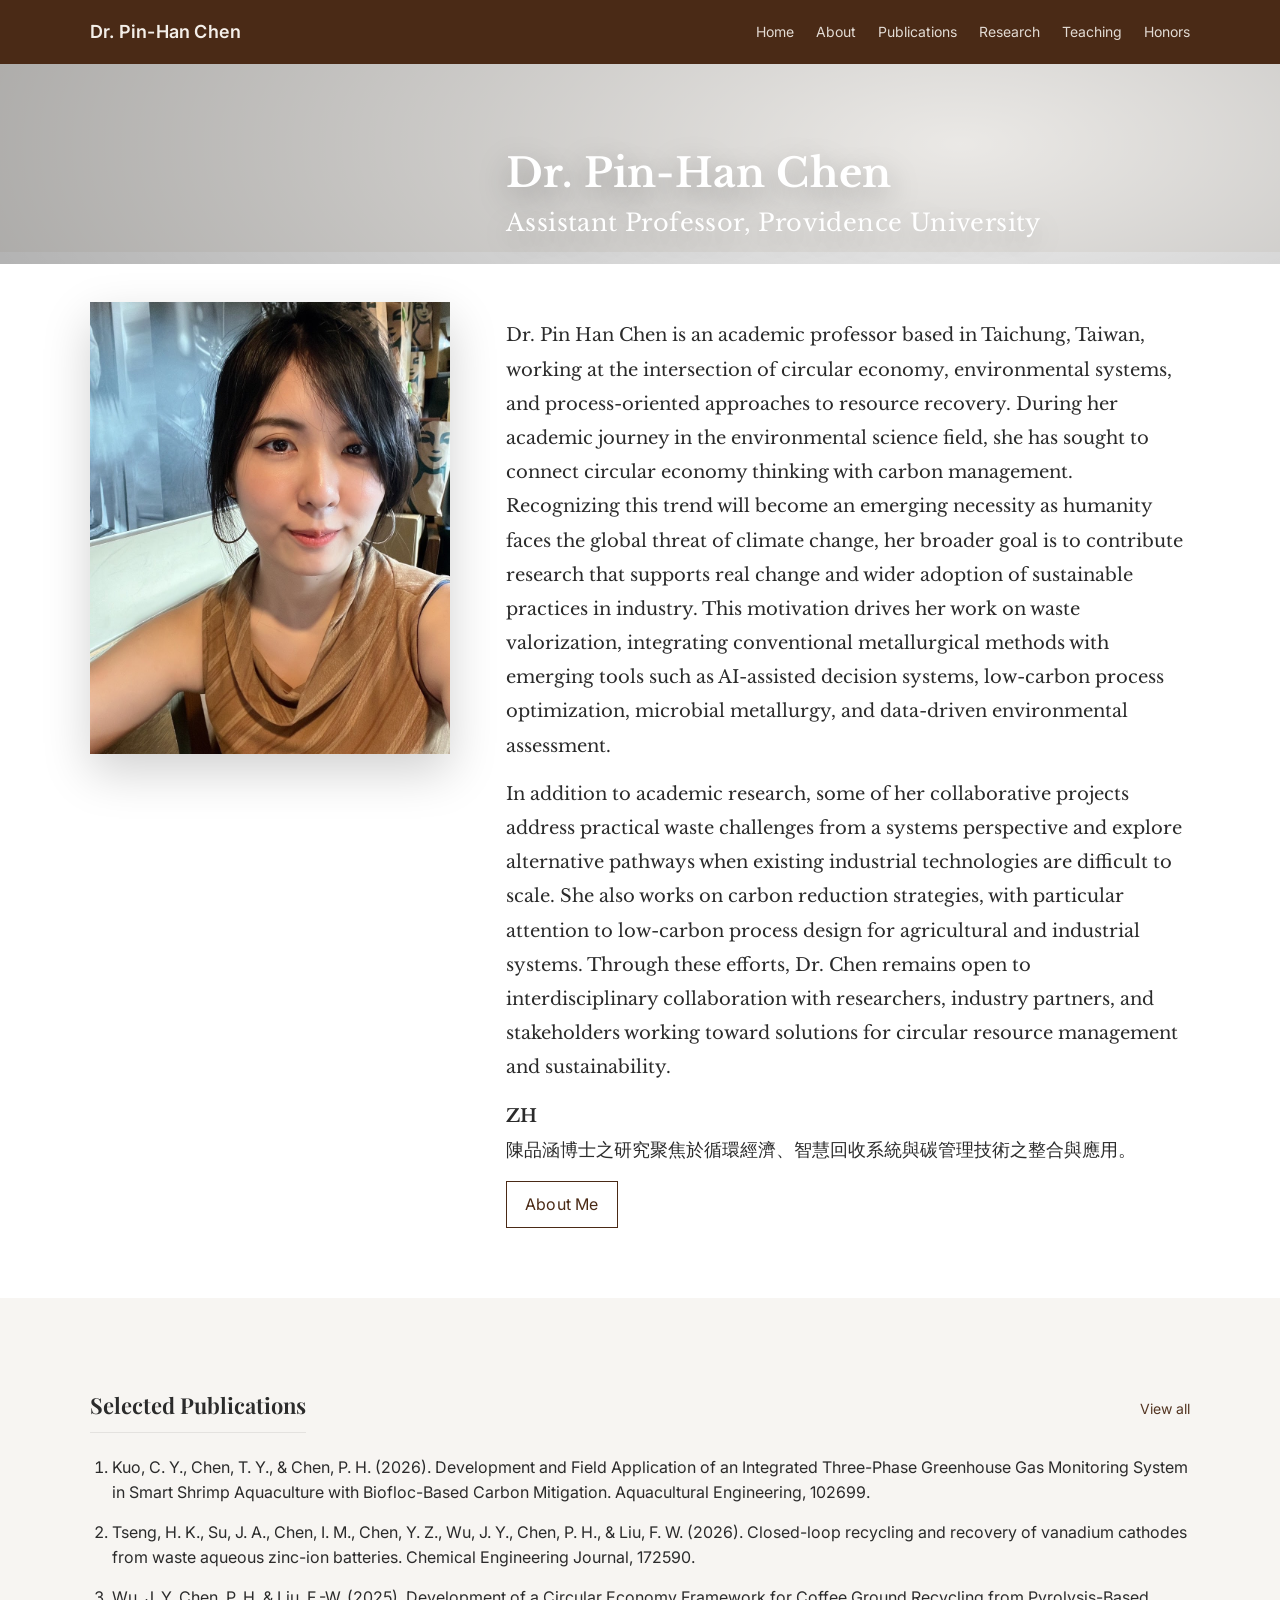
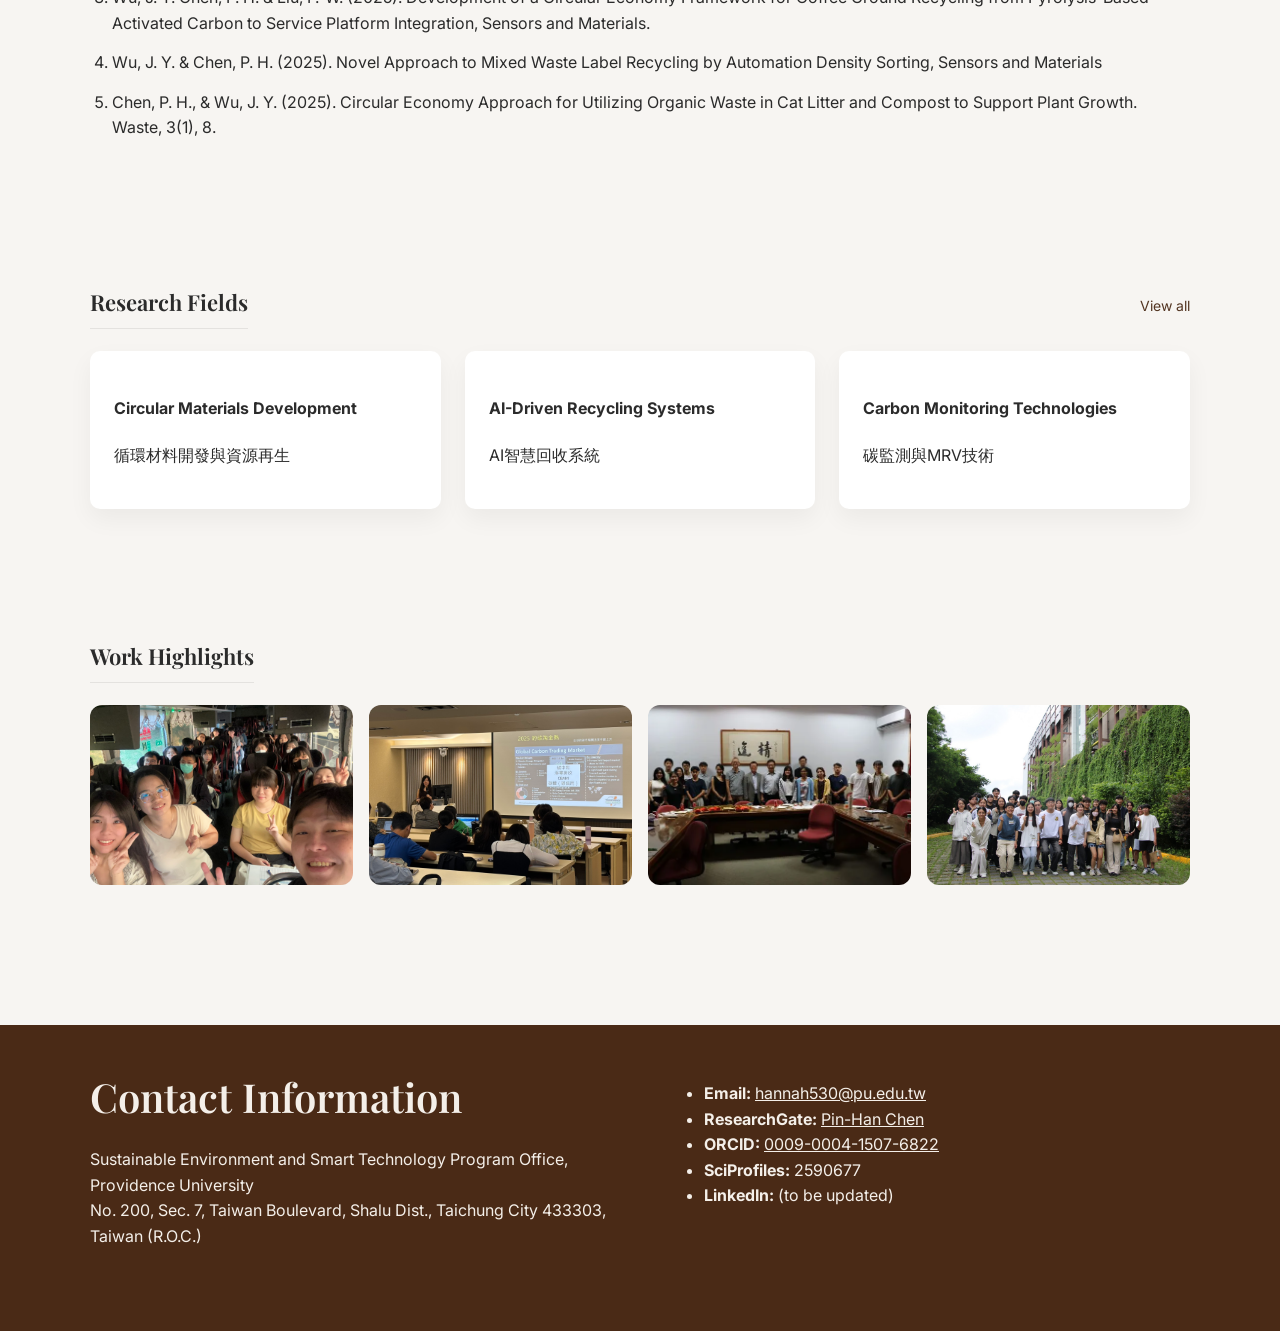
==== commit d12aa1f9: "Add files via upload" ====
--- a/index.html
+++ b/index.html
@@ -38,8 +38,8 @@
 
 <section class="hero" id="home">
   <div class="hero-inner">
-    <div class="portraitCard">
-      <img src="pic.jpg" alt="Dr. Pin-Han Chen">
+    <div>
+      
     </div>
 
     <div>
@@ -48,11 +48,12 @@
     </div>
   </div>
 </section>
-
 <!-- White intro block: no background behind text, font = Baskerville -->
 <section class="heroIntro">
   <div class="heroIntro-inner">
-    <div></div>
+    <div class="portraitCard">
+      <img src="pic.jpg" alt="Dr. Pin-Han Chen">
+    </div>
     <div>
       <p></p>
       <p class="introText">
--- a/main.css
+++ b/main.css
@@ -132,8 +132,8 @@
   left:0; right:0; top:0;
   height: 200px;                 /* adjust if you want higher/lower cutoff */
   background-image:
-    radial-gradient(1200px 500px at 75% 40%, rgba(0,0,0,0.05), rgba(0,0,0,0.35)),
-    url("hero-bg.jpg");
+  radial-gradient(1200px 500px at 75% 40%, rgba(0,0,0,0.05), rgba(0,0,0,0.35)),
+  url("hero-bg.jpg");
   background-size: cover;
   background-position: center;
   z-index: 0;
@@ -160,7 +160,7 @@
 }
 
 /* Photo without white frame, still has subtle shadow */
-.hero img {
+.portraitCard img {
   width: 100%;
   display: block;
   border-radius: 0;
@@ -193,8 +193,8 @@
 /* ===== White intro block (no background influence) ===== */
 .heroIntro{
   background: #ffffff;
-  padding: 0px 0 70px;
-  margin-top: -330px;  
+  padding: 50px 0 70px;
+  
 }
 
 .heroIntro-inner{
@@ -359,8 +359,8 @@
   .hero::before{
     height: 300px;
     background-image:
-      radial-gradient(1200px 500px at 60% 20%, rgba(0,0,0,0.10), rgba(0,0,0,0.45)),
-      url("hero-bg.jpg");
+    radial-gradient(1200px 500px at 60% 20%, rgba(0,0,0,0.10), rgba(0,0,0,0.45)),
+    url("hero-bg.jpg");
   }
 
   .photoGrid { grid-template-columns: repeat(2,1fr); }
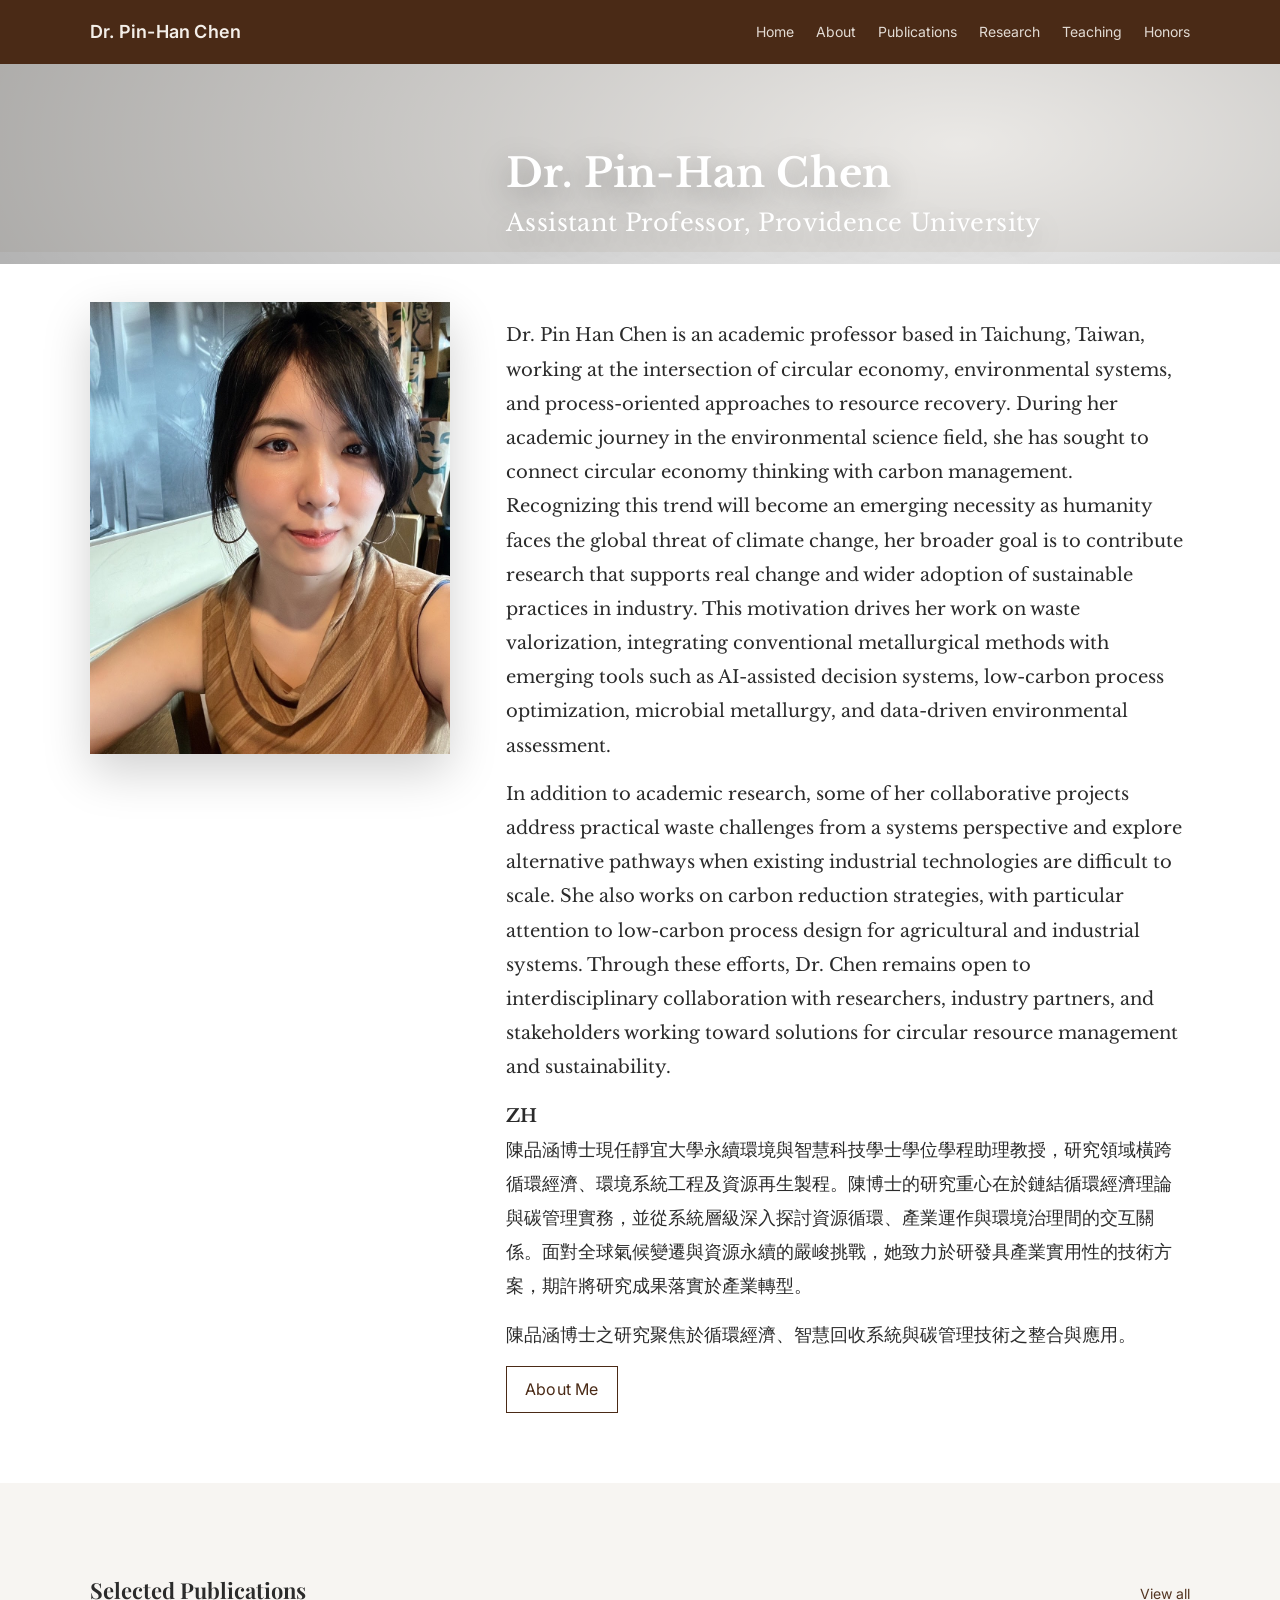
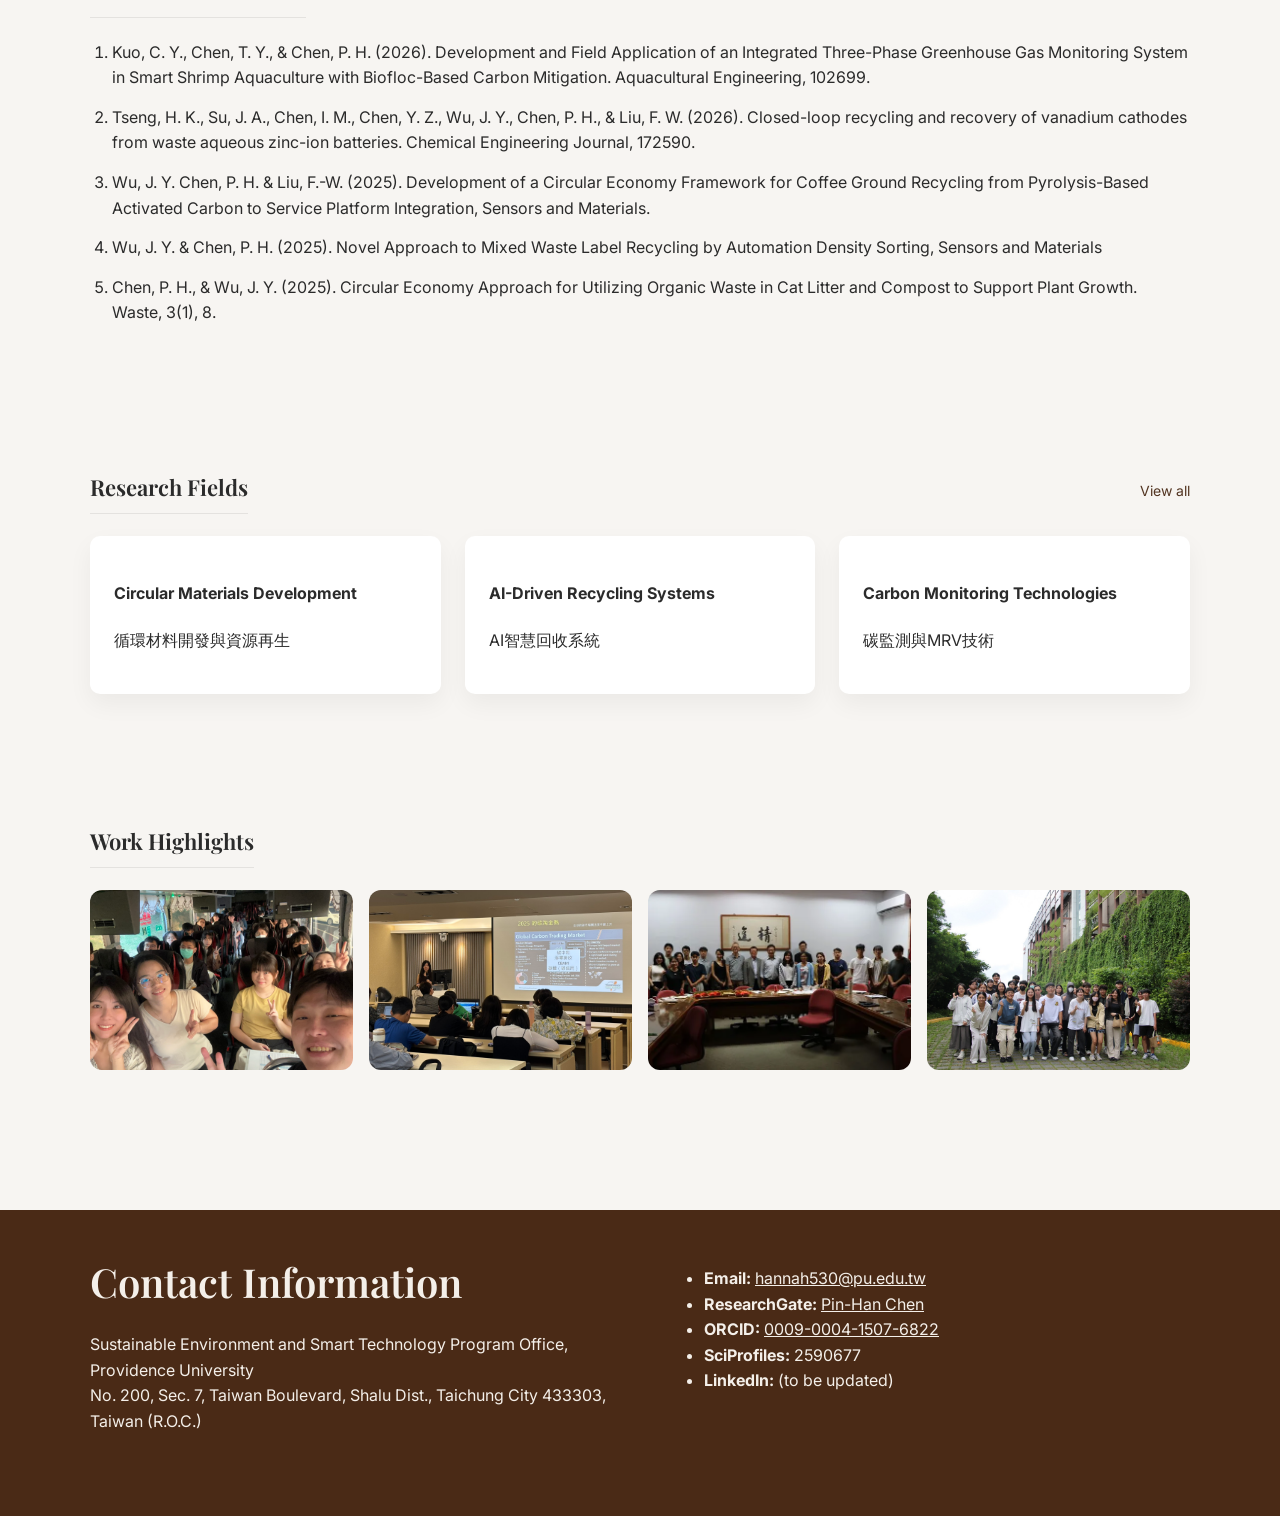
==== commit a9cbb1f8: "Update index.html" ====
--- a/index.html
+++ b/index.html
@@ -66,6 +66,10 @@
 
       <p class="introText">
         <strong>ZH</strong><br>
+        陳品涵博士現任靜宜大學永續環境與智慧科技學士學位學程助理教授，研究領域橫跨循環經濟、環境系統工程及資源再生製程。陳博士的研究重心在於鏈結循環經濟理論與碳管理實務，並從系統層級深入探討資源循環、產業運作與環境治理間的交互關係。面對全球氣候變遷與資源永續的嚴峻挑戰，她致力於研發具產業實用性的技術方案，期許將研究成果落實於產業轉型。
+      </p>
+
+      <p class="introText">
         陳品涵博士之研究聚焦於循環經濟、智慧回收系統與碳管理技術之整合與應用。
       </p>
 
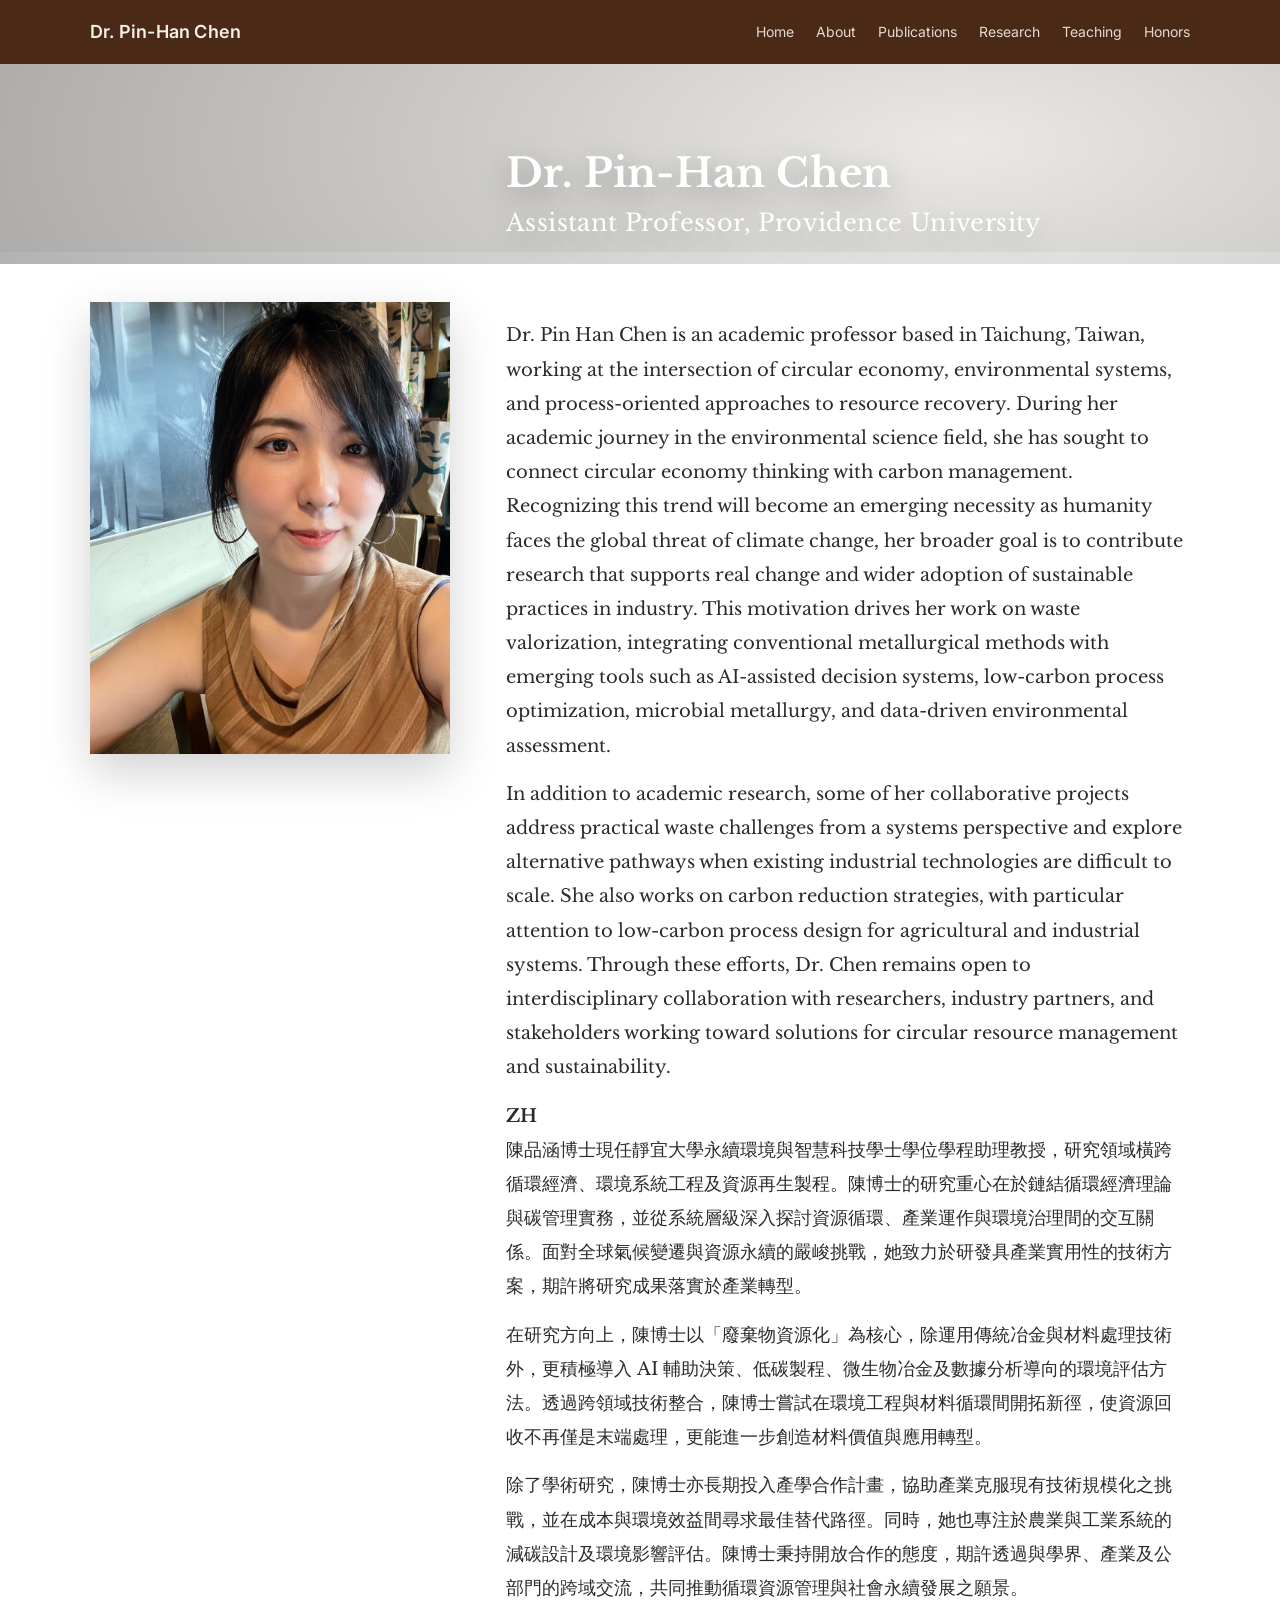
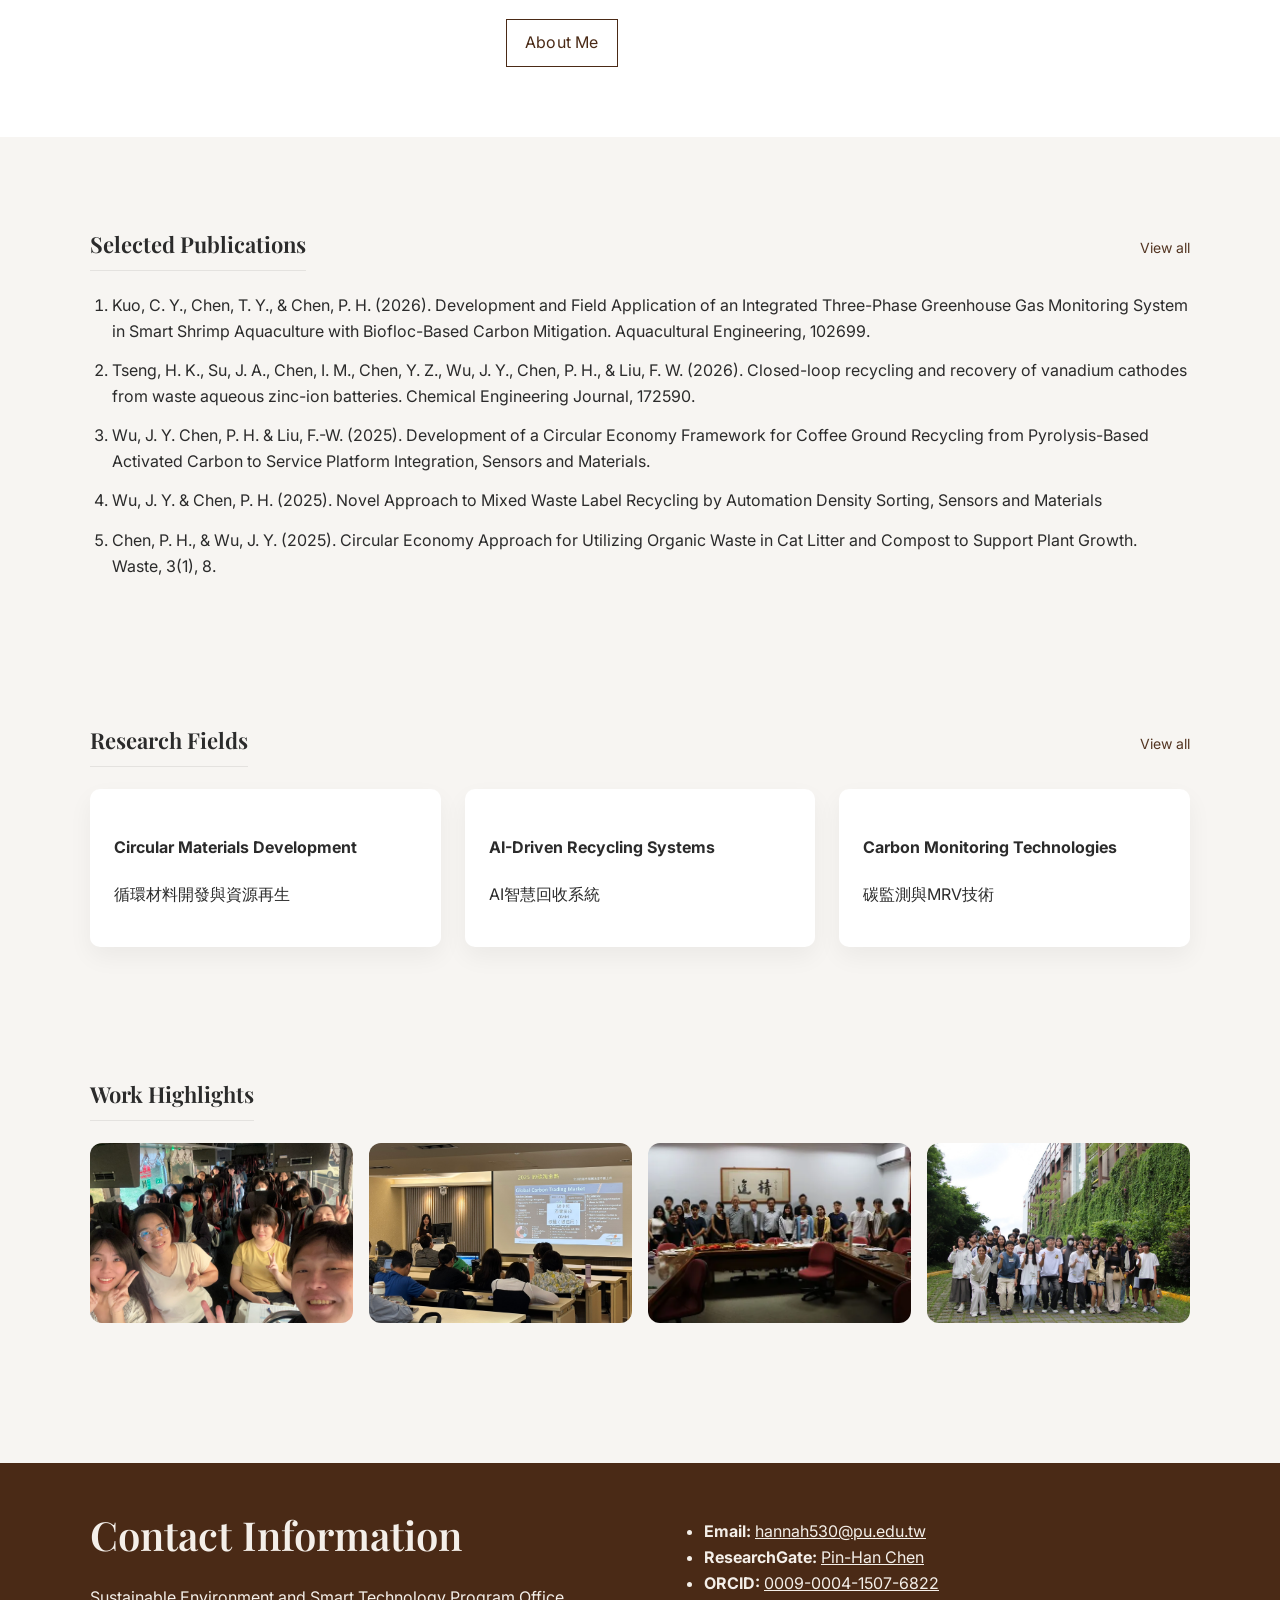
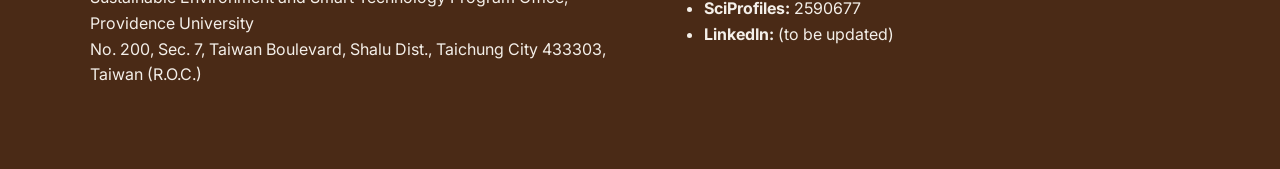
==== commit c264a2ba: "Update index.html" ====
--- a/index.html
+++ b/index.html
@@ -70,7 +70,11 @@
       </p>
 
       <p class="introText">
-        陳品涵博士之研究聚焦於循環經濟、智慧回收系統與碳管理技術之整合與應用。
+        在研究方向上，陳博士以「廢棄物資源化」為核心，除運用傳統冶金與材料處理技術外，更積極導入 AI 輔助決策、低碳製程、微生物冶金及數據分析導向的環境評估方法。透過跨領域技術整合，陳博士嘗試在環境工程與材料循環間開拓新徑，使資源回收不再僅是末端處理，更能進一步創造材料價值與應用轉型。
+      </p>
+
+      <p class="introText">
+        除了學術研究，陳博士亦長期投入產學合作計畫，協助產業克服現有技術規模化之挑戰，並在成本與環境效益間尋求最佳替代路徑。同時，她也專注於農業與工業系統的減碳設計及環境影響評估。陳博士秉持開放合作的態度，期許透過與學界、產業及公部門的跨域交流，共同推動循環資源管理與社會永續發展之願景。
       </p>
 
       <a class="btnHero" href="about.html">About Me</a>
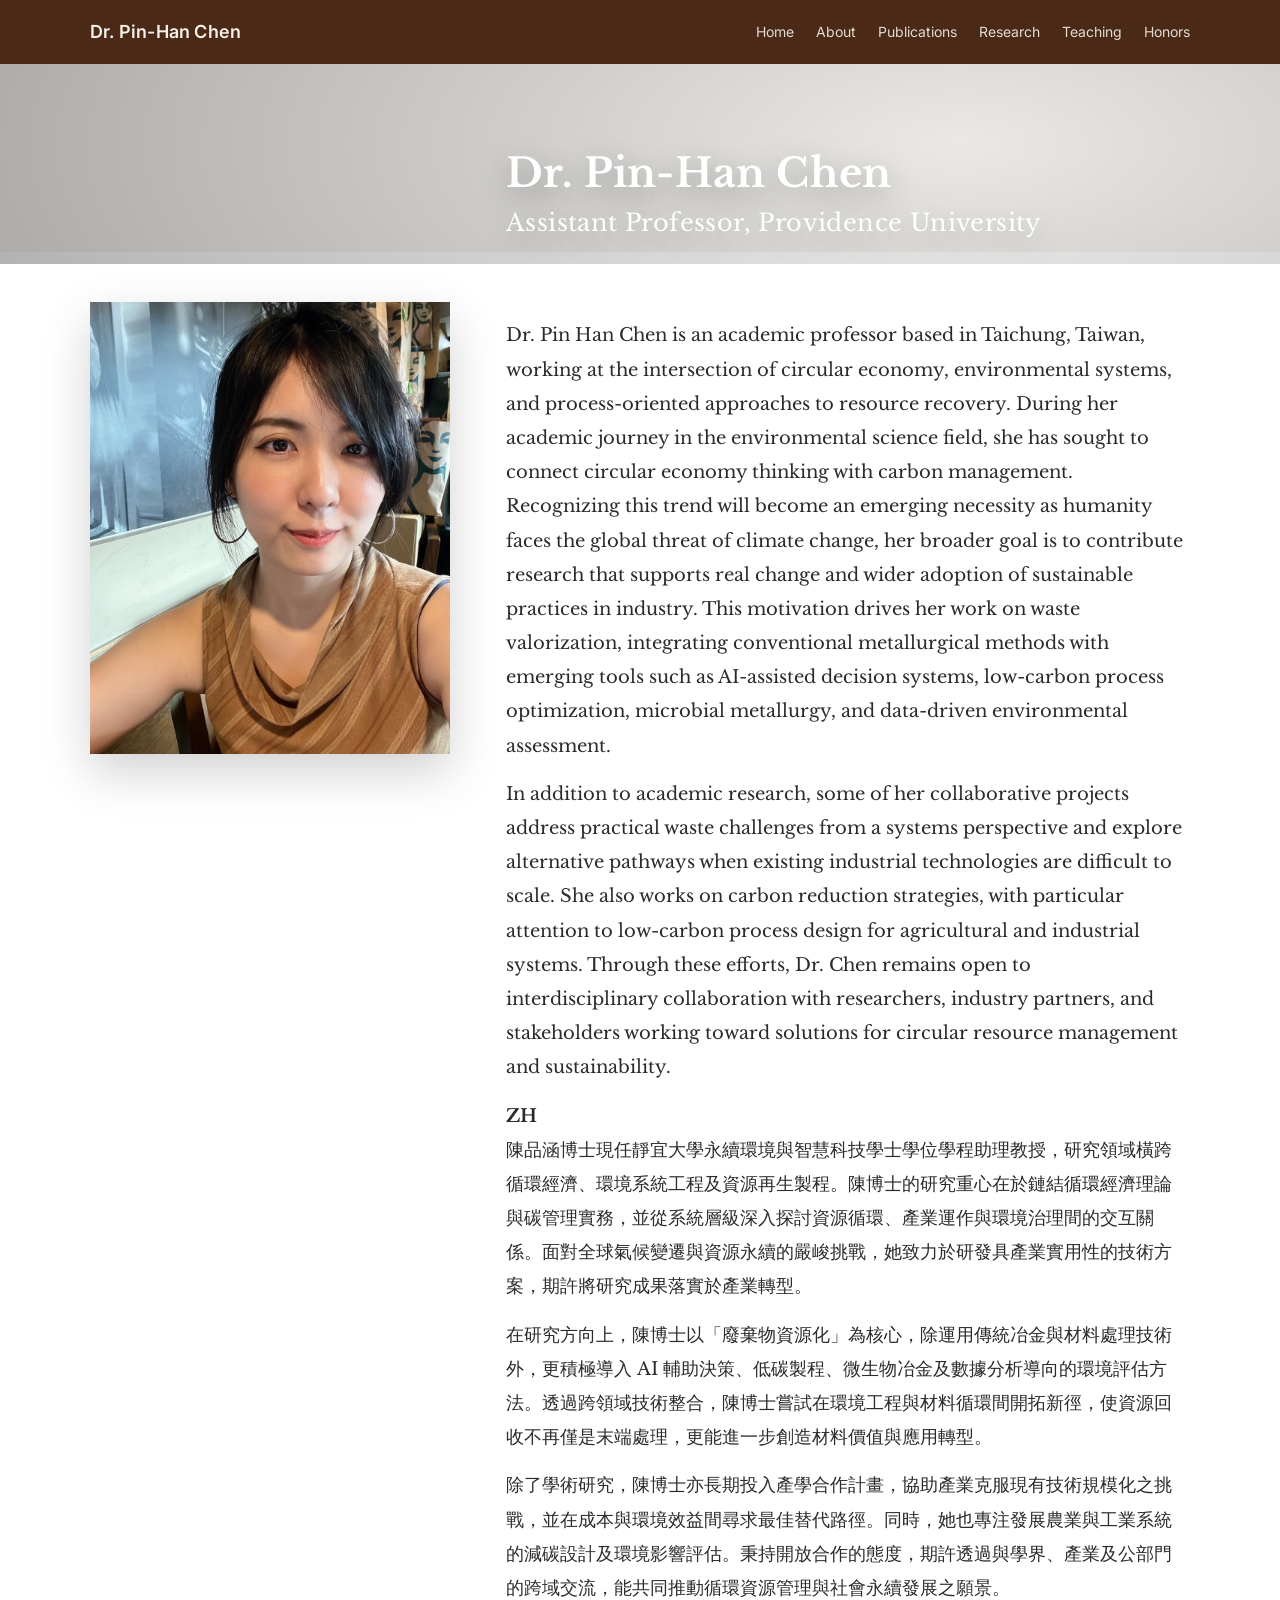
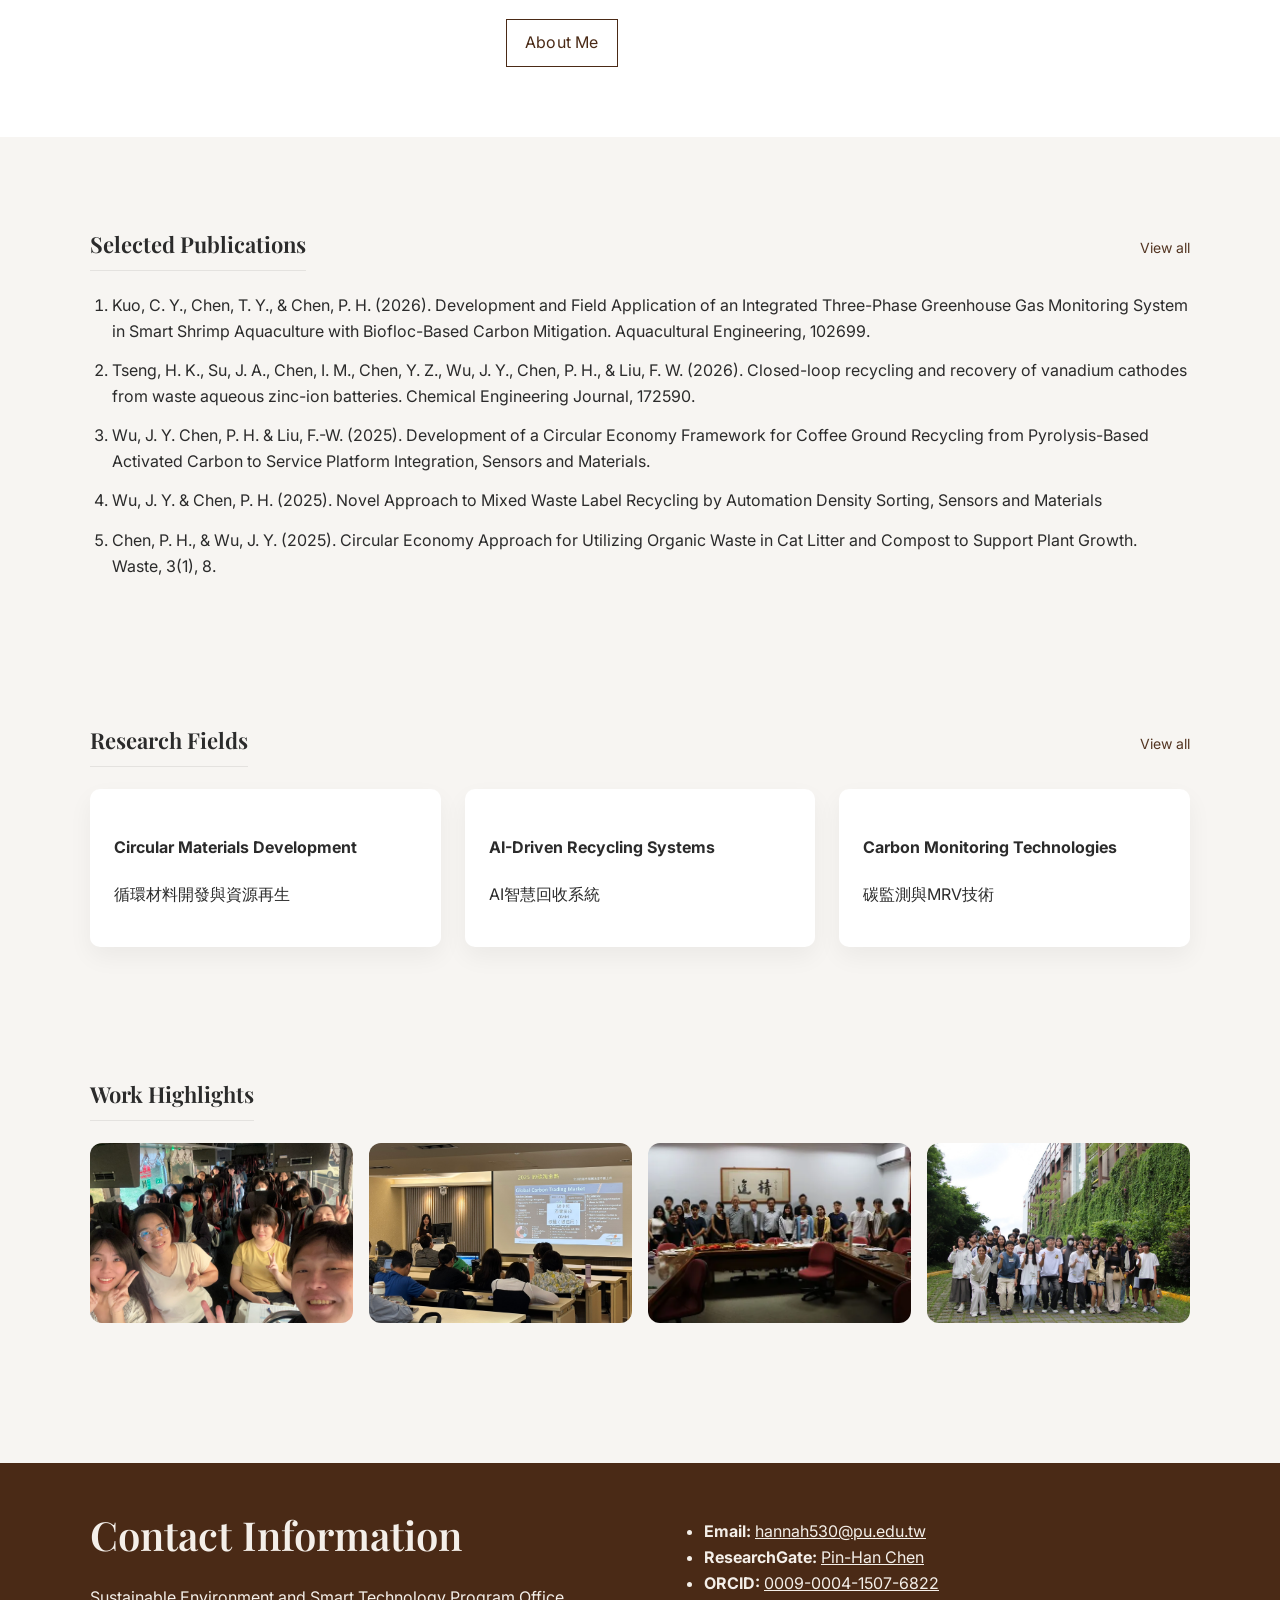
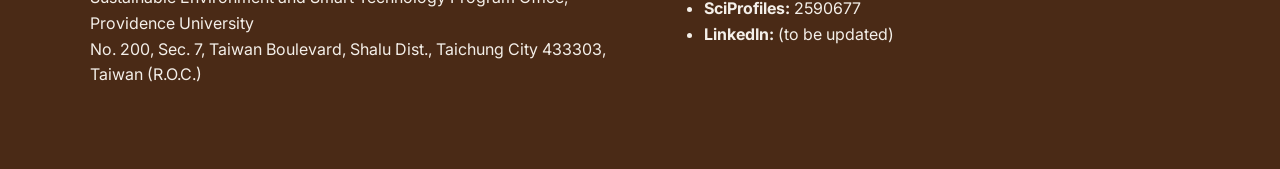
==== commit 3a29e6dd: "Update index.html" ====
--- a/index.html
+++ b/index.html
@@ -74,7 +74,7 @@
       </p>
 
       <p class="introText">
-        除了學術研究，陳博士亦長期投入產學合作計畫，協助產業克服現有技術規模化之挑戰，並在成本與環境效益間尋求最佳替代路徑。同時，她也專注於農業與工業系統的減碳設計及環境影響評估。陳博士秉持開放合作的態度，期許透過與學界、產業及公部門的跨域交流，共同推動循環資源管理與社會永續發展之願景。
+        除了學術研究，陳博士亦長期投入產學合作計畫，協助產業克服現有技術規模化之挑戰，並在成本與環境效益間尋求最佳替代路徑。同時，她也專注發展農業與工業系統的減碳設計及環境影響評估。秉持開放合作的態度，期許透過與學界、產業及公部門的跨域交流，能共同推動循環資源管理與社會永續發展之願景。
       </p>
 
       <a class="btnHero" href="about.html">About Me</a>
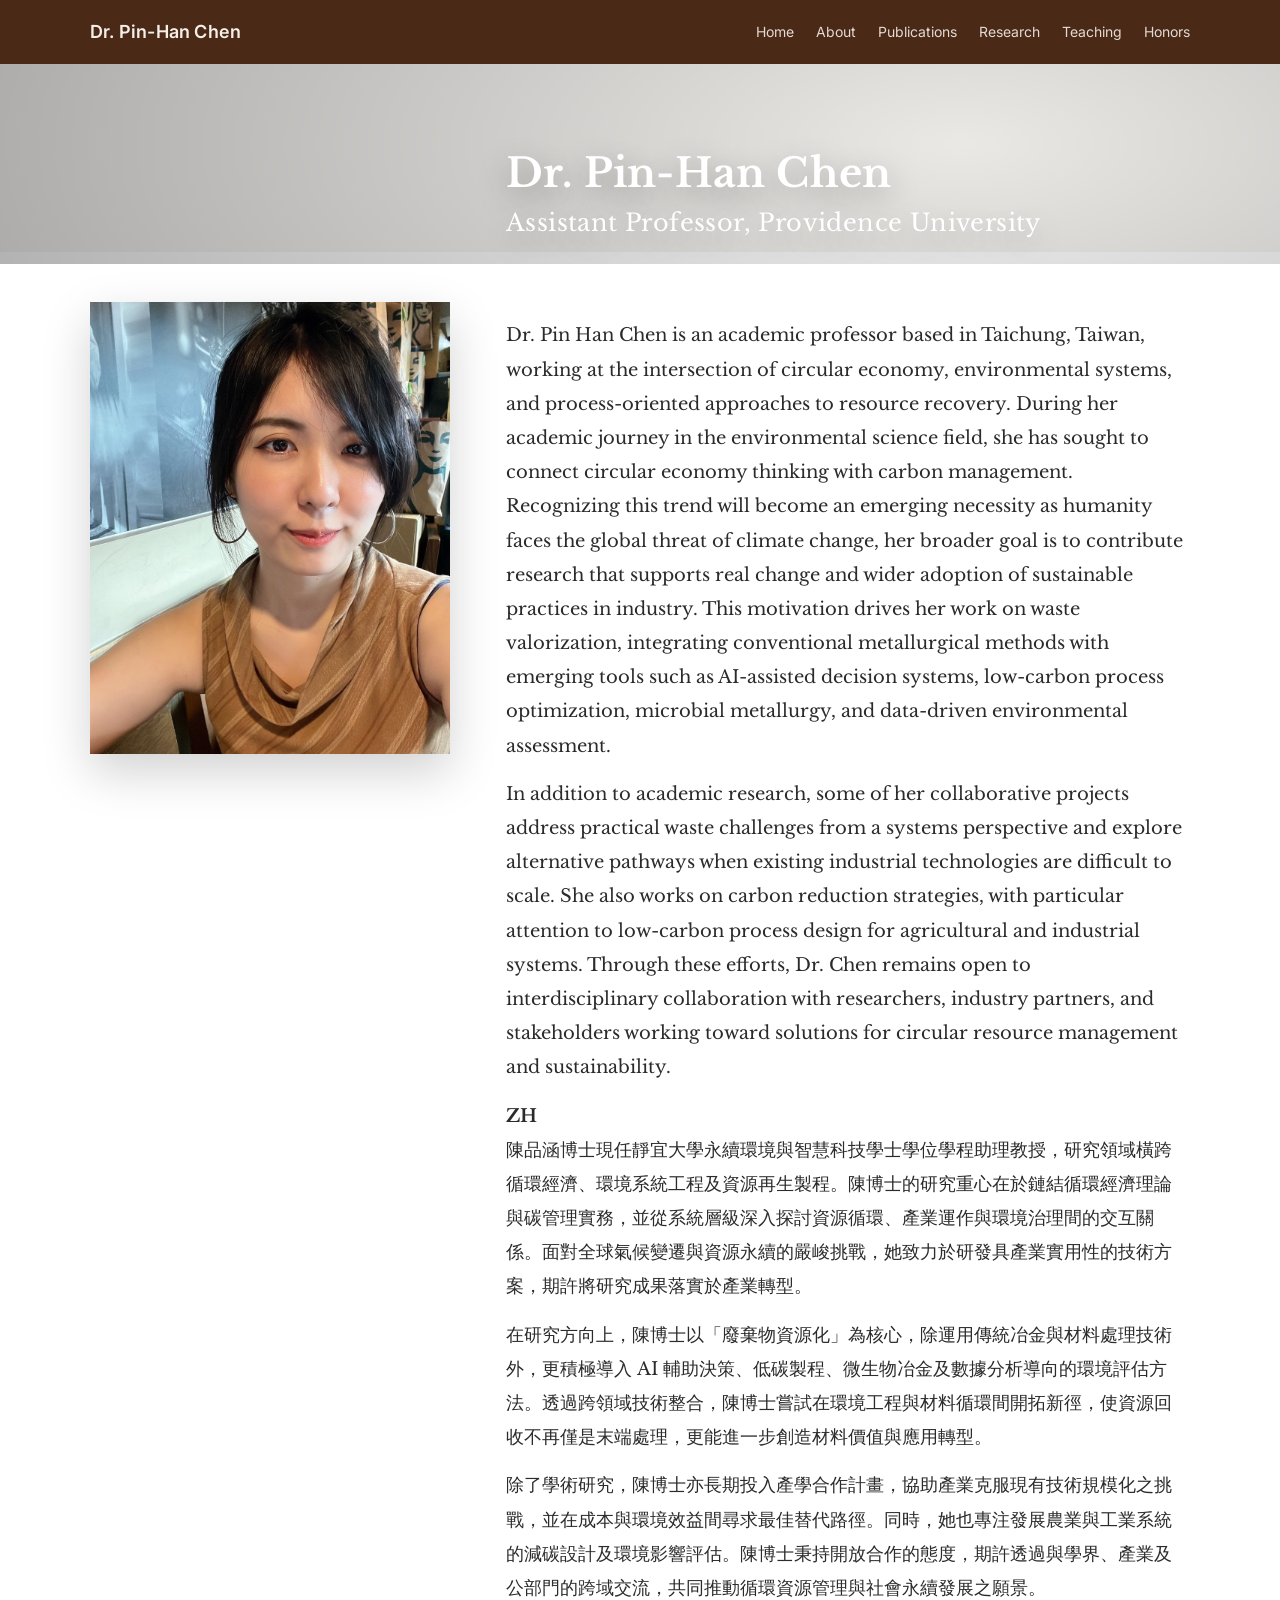
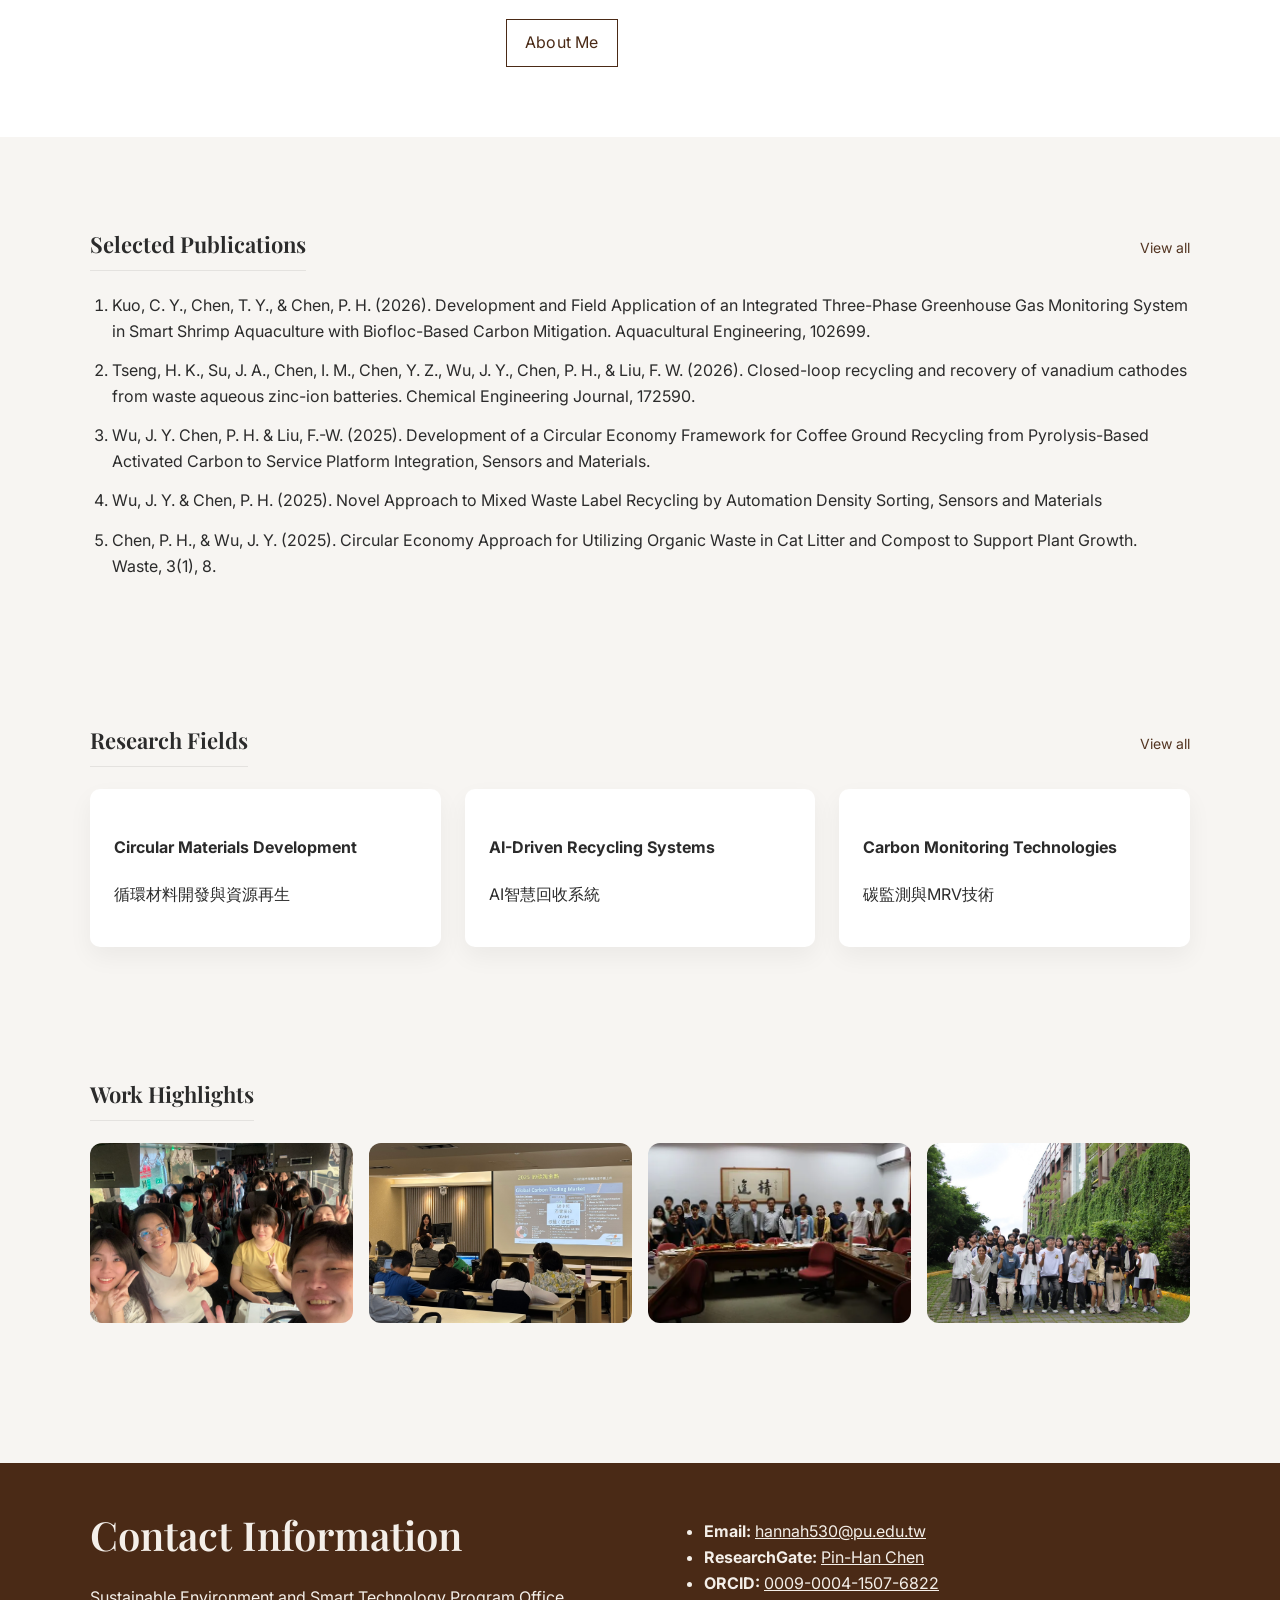
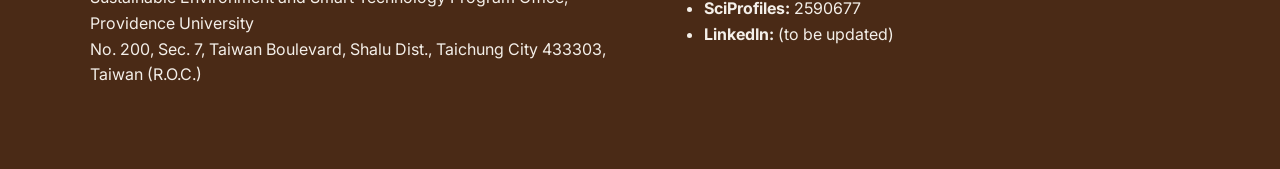
==== commit 1c0a3f26: "Update index.html" ====
--- a/index.html
+++ b/index.html
@@ -74,7 +74,7 @@
       </p>
 
       <p class="introText">
-        除了學術研究，陳博士亦長期投入產學合作計畫，協助產業克服現有技術規模化之挑戰，並在成本與環境效益間尋求最佳替代路徑。同時，她也專注發展農業與工業系統的減碳設計及環境影響評估。秉持開放合作的態度，期許透過與學界、產業及公部門的跨域交流，能共同推動循環資源管理與社會永續發展之願景。
+        除了學術研究，陳博士亦長期投入產學合作計畫，協助產業克服現有技術規模化之挑戰，並在成本與環境效益間尋求最佳替代路徑。同時，她也專注發展農業與工業系統的減碳設計及環境影響評估。陳博士秉持開放合作的態度，期許透過與學界、產業及公部門的跨域交流，共同推動循環資源管理與社會永續發展之願景。
       </p>
 
       <a class="btnHero" href="about.html">About Me</a>
